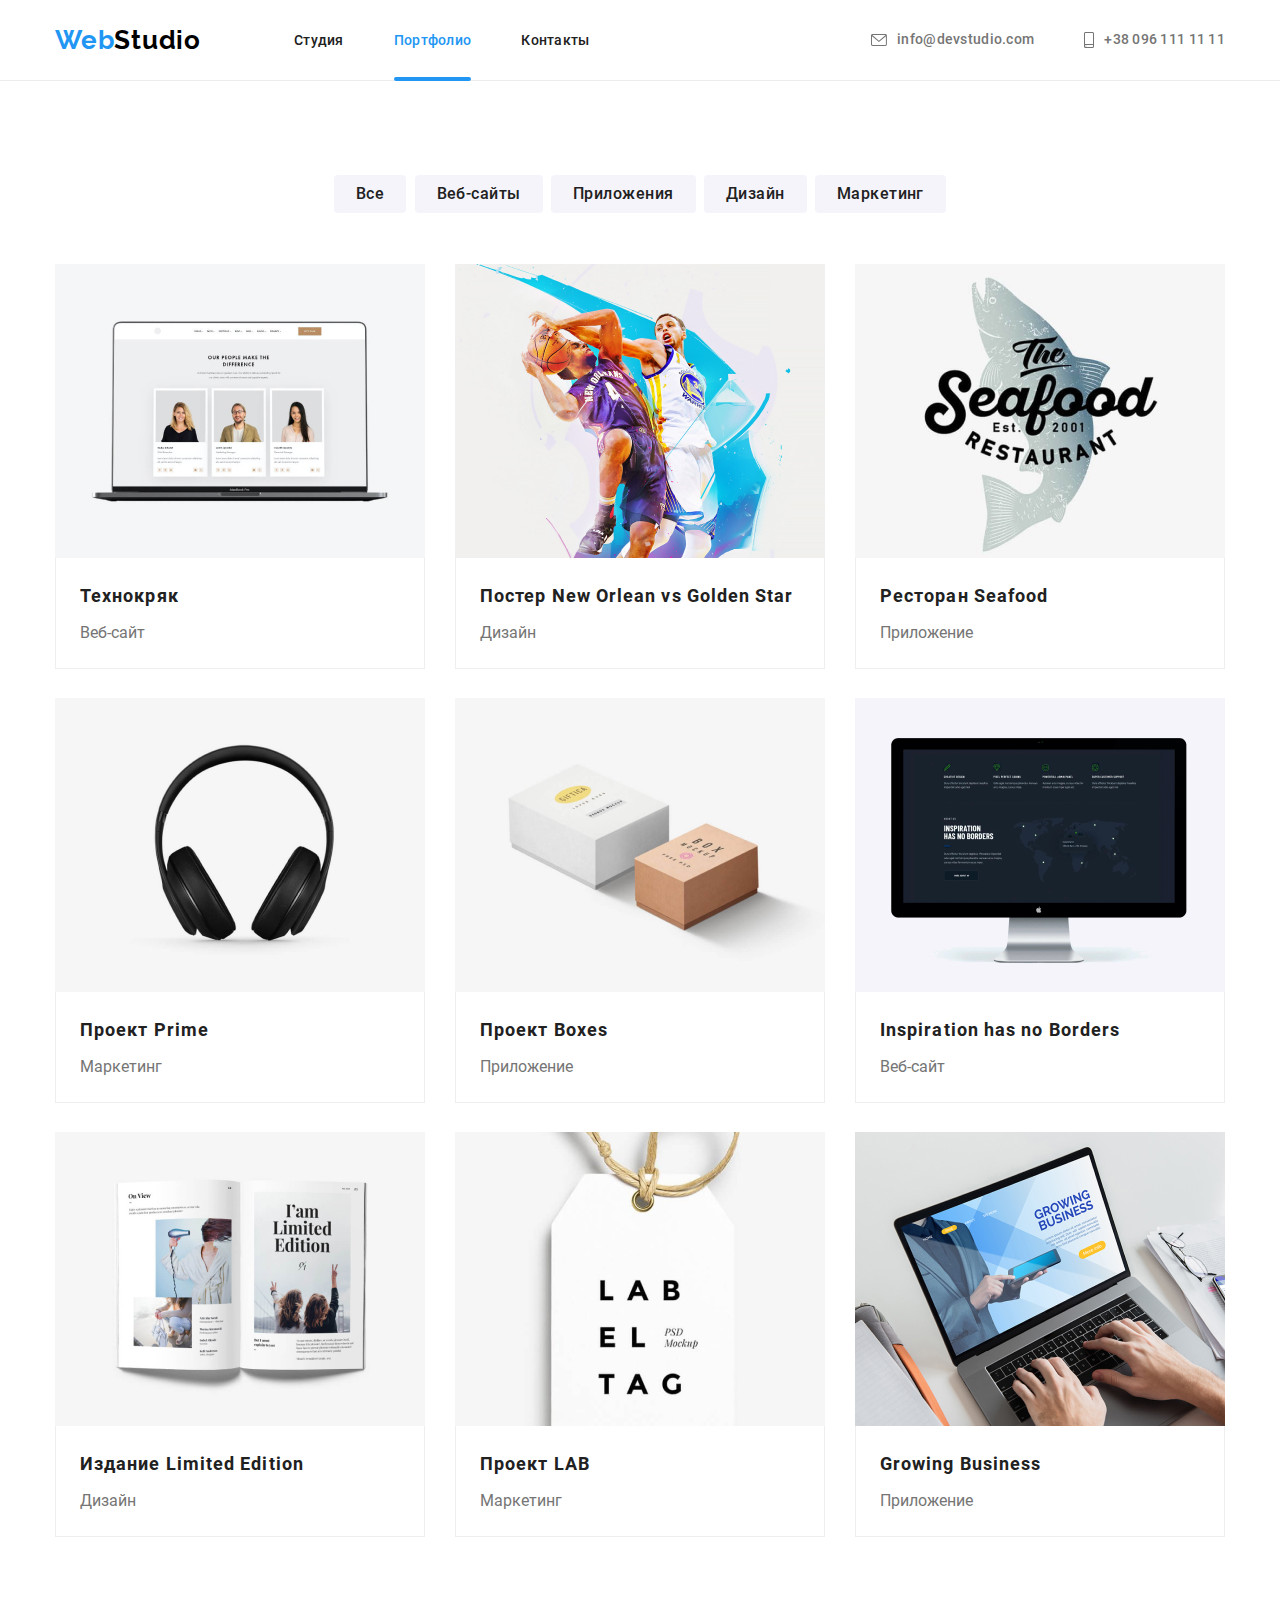
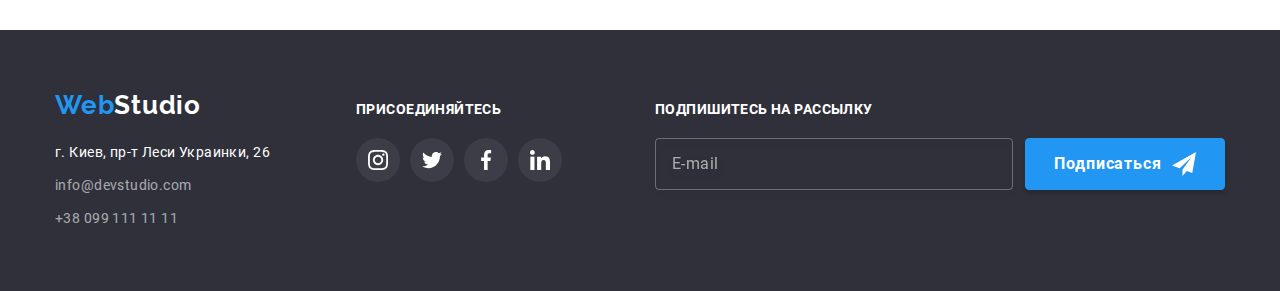
==== portfolio.html @ 97d28ecd "add hw-07" ====
<!DOCTYPE html>
<html lang="ru">

<head>
    <meta charset="UTF-8">
    <meta name="viewport" content="width=device-width, initial-scale=1.0">
    <title>Портфолио</title>
    <link rel="stylesheet"
        href="https://cdnjs.cloudflare.com/ajax/libs/modern-normalize/1.0.0/modern-normalize.min.css">
    <link rel="stylesheet" href="./css/fonts.css">
    <link rel="stylesheet" href="./css/portfolio.css">
</head>
<body>
    <header class="header">
        <div class="container">
            <!-- Navigation -->
            <nav class="nav">
                <a class="logo__link" href="./index.html">
                    Web<span class="black">Studio</span>
                </a>

                <ul class="nav__list">
                    <li class="nav__item">
                        <a class="nav__link" href="./index.html">Студия</a>
                    </li>
                    <li class="nav__item">
                        <a class="nav__link active" href="./portfolio.html">Портфолио</a>
                    </li>
                    <li class="nav__item">
                        <a class="nav__link" href="#">Контакты</a>
                    </li>
                </ul>
            </nav>
            <ul class="contacts">
                <li class="contacts__item">
                    <a class="contacts__link" href="mailto:info@devstudio.com">
                        <svg class="contacts__icon" width="16" height="12">
                            <use href="./images/sprite.svg#icon-envelope"></use>
                        </svg>
                        info@devstudio.com
                    </a>
                </li>
                <li class="contacts__item">
                    <a class="contacts__link" href="tel:+380961111111">
                        <svg class="contacts__icon" width="10" height="16">
                            <use href="./images/sprite.svg#icon-smartphone"></use>
                        </svg>
                        +38 096 111 11 11
                    </a>
                </li>
            </ul>
        </div>
    </header>
    <main>
        <!-- Portfolio -->
        <section class="portfolio">
            <div class="container">
                <h1 class="visually-hidden">Портфолио</h1>
                <ul class="filters">
                    <li class="filters__item">
                        <button class="filters__button" type="button">Все</button>
                    </li>
                    <li class="filters__item">
                        <button class="filters__button" type="button">Веб-сайты</button>
                    </li>
                    <li class="filters__item">
                        <button class="filters__button" type="button">Приложения</button>
                    </li>
                    <li class="filters__item">
                        <button class="filters__button" type="button">Дизайн</button>
                    </li>
                    <li class="filters__item">
                        <button class="filters__button" type="button">Маркетинг</button>
                    </li>
                </ul>
    
                <!-- Projects -->
                <ul class="projects">
                    <li class="projects__list">
                        <a class="projects__link" href="#">
                            <div class="thumb">
                                <p class="overlay">Технокряк это современная площадка распространения коронавируса. Компании
                                    используют эту платформу для цифрового
                                    шпионажа и атак на защищённые сервера конкурентов.</p>
                                <img class="projects__img" src="images/portfolio/tehno.jpg" alt="Технокряк" width="380"
                                    height="294">
                            </div>
                            <div class="projects__discription">
                                <h3 class="projects__name">Технокряк</h3>
                                <p class="projects__title">Веб-сайт</p>
                            </div>
                        </a>
                    </li>
                    <li class="projects__list">
                        <a class="projects__link" href="#">
                            <div class="thumb">
                                <p class="overlay">Технокряк это современная площадка распространения коронавируса. Компании
                                    используют эту платформу для цифрового
                                    шпионажа и атак на защищённые сервера конкурентов.</p>
                                <img class="projects__img" src="images/portfolio/poster.jpg"
                                    alt="Постер New Orlean vs Golden Star" width="380" height="294">
                            </div>
                            <div class="projects__discription">
                                <h3 class="projects__name">Постер New Orlean vs Golden Star</h3>
                                <p class="projects__title">Дизайн</p>
                            </div>
                        </a>
                    </li>
                    <li class="projects__list">
                        <a class="projects__link" href="#">
                            <div class="thumb">
                                <p class="overlay">Технокряк это современная площадка распространения коронавируса. Компании
                                    используют эту платформу для цифрового
                                    шпионажа и атак на защищённые сервера конкурентов.</p>
                                <img class="projects__img" src="images/portfolio/seafood.jpg" alt="Ресторан Seafood"
                                    width="380" height="294">
                            </div>
                            <div class="projects__discription">
                                <h3 class="projects__name">Ресторан Seafood</h3>
                                <p class="projects__title">Приложение</p>
                            </div>
                        </a>
                    </li>
                    <li class="projects__list">
                        <a class="projects__link" href="#">
                            <div class="thumb">
                                <p class="overlay">Технокряк это современная площадка распространения коронавируса. Компании
                                    используют эту платформу для цифрового
                                    шпионажа и атак на защищённые сервера конкурентов.</p>
                                <img class="projects__img" src="images/portfolio/prime.jpg" alt="Проект Prime" width="380"
                                    height="294">
                            </div>
                            <div class="projects__discription">
                                <h3 class="projects__name">Проект Prime</h3>
                                <p class="projects__title">Маркетинг</p>
                            </div>
                        </a>
                    </li>
                    <li class="projects__list">
                        <a class="projects__link" href="#">
                            <div class="thumb">
                                <p class="overlay">Технокряк это современная площадка распространения коронавируса. Компании
                                    используют эту платформу для цифрового
                                    шпионажа и атак на защищённые сервера конкурентов.</p>
                                <img class="projects__img" src="images/portfolio/boxes.jpg" alt="Проект Boxes" width="380"
                                    height="294">
                            </div>
                            <div class="projects__discription">
                                <h3 class="projects__name">Проект Boxes</h3>
                                <p class="projects__title">Приложение</p>
                            </div>
                        </a>
                    </li>
                    <li class="projects__list">
                        <a class="projects__link" href="#">
                            <div class="thumb">
                                <p class="overlay">Технокряк это современная площадка распространения коронавируса. Компании
                                    используют эту платформу для цифрового
                                    шпионажа и атак на защищённые сервера конкурентов.</p>
                                <img class="projects__img" src="images/portfolio/inspiration.jpg"
                                    alt="Inspiration has no Borders" width="380" height="294">
                            </div>
                            <div class="projects__discription">
                                <h3 class="projects__name">Inspiration has no Borders</h3>
                                <p class="projects__title">Веб-сайт</p>
                            </div>
                        </a>
                    </li>
                    <li class="projects__list">
                        <a class="projects__link" href="#">
                            <div class="thumb">
                                <p class="overlay">Технокряк это современная площадка распространения коронавируса. Компании
                                    используют эту платформу для цифрового
                                    шпионажа и атак на защищённые сервера конкурентов.</p>
                                <img class="projects__img" src="images/portfolio/limited.jpg" alt="Издание Limited Edition"
                                    width="380" height="294">
                            </div>
                            <div class="projects__discription">
                                <h3 class="projects__name">Издание Limited Edition</h3>
                                <p class="projects__title">Дизайн</p>
                            </div>
                        </a>
                    </li>
                    <li class="projects__list">
                        <a class="projects__link" href="#">
                            <div class="thumb">
                                <p class="overlay">Технокряк это современная площадка распространения коронавируса. Компании
                                    используют эту платформу для цифрового
                                    шпионажа и атак на защищённые сервера конкурентов.</p>
                                <img class="projects__img" src="images/portfolio/lab.jpg" alt="Проект LAB" width="380"
                                    height="294">
                            </div>
                            <div class="projects__discription">
                                <h3 class="projects__name">Проект LAB</h3>
                                <p class="projects__title">Маркетинг</p>
                            </div>
                        </a>
                    </li>
                    <li class="projects__list">
                        <a class="projects__link" href="#">
                            <div class="thumb">
                                <p class="overlay">Технокряк это современная площадка распространения коронавируса. Компании
                                    используют эту платформу для цифрового
                                    шпионажа и атак на защищённые сервера конкурентов.</p>
                                <img class="projects__img" src="images/portfolio/growing.jpg" alt="Growing Business"
                                    width="380" height="294">
                            </div>
                            <div class="projects__discription">
                                <h3 class="projects__name">Growing Business</h3>
                                <p class="projects__title">Приложение</p>
                            </div>
                        </a>
                    </li>
                </ul>
            </div>
        </section>
    </main>
    
    <footer class="footer">
        <div class="container">
            <!-- Contacts-->
            <div class="footer__address">
                <a class="logo__link" href="./index.html">
                    Web<span class="white">Studio</span>
                </a>
                <address class="address">
                    <ul class="address__list">
                        <li class="address__item">
                            <a class="address__map" href="https://goo.gl/maps/bj7WodvELnyaLLuA9" target="_blank">г. Киев,
                                пр-т Леси Украинки, 26</a>
                        </li>
                        <li class="address__item">
                            <a class="address__link" href="mailto:info@devstudio.com">info@devstudio.com</a>
                        </li>
                        <li class="address__item">
                            <a class="address__link" href="tel:+380961111111">+38 099 111 11 11</a>
                        </li>
                    </ul>
                </address>
            </div>
            <div class="footer__social">
                <h2 class="footer__title">присоединяйтесь</h2>
                <ul class="footer-social__list">
                    <li class="footer-social__item">
                        <a class="footer-social__link" href="https://www.instagram.com" target="_blank">
                            <svg class="footer-social__icon" width="20" height="20">
                                <use href="./images/sprite.svg#icon-instagram"></use>
                            </svg>
                        </a>
                    </li>
                    <li class="footer-social__item">
                        <a class="footer-social__link" href="https://twitter.com" target="_blank">
                            <svg class="footer-social__icon" width="20" height="20">
                                <use href="./images/sprite.svg#icon-twitter"></use>
                            </svg>
                        </a>
                    </li>
                    <li class="footer-social__item">
                        <a class="footer-social__link" href="https://www.facebook.com" target="_blank">
                            <svg class="footer-social__icon" width="20" height="20">
                                <use href="./images/sprite.svg#icon-facebook"></use>
                            </svg>
                        </a>
                    </li>
                    <li class="footer-social__item">
                        <a class="footer-social__link" href="https://www.linkedin.com" target="_blank">
                            <svg class="footer-social__icon" width="20" height="20">
                                <use href="./images/sprite.svg#icon-linkedin"></use>
                            </svg>
                        </a>
                    </li>
                </ul>
            </div>
            <!-- Subscriotion -->
            <form class="subs__form">
                <p class="footer__title">Подпишитесь на рассылку</p>
                <div class="subscription">
                    <label for="subs__email"></label>
                    <input class="subs__input" id="subs-email" name="subs-email" type="email" placeholder="E-mail"
                        autocomplete="email">
                    <button class="subs__btn" type="submit">Подписаться
                        <svg class="icon__send" width="24" height="24">
                            <use href="./images/sprite.svg#icon-send"></use>
                        </svg>
                    </button>
                </div>
            </form>
        </div>
    </footer>
</body>
</html>
---- css/fonts.css ----
@font-face {
  font-family: 'Roboto';
  src: url("../font/Roboto-Bold.woff2") format("woff2"), url("../font/Roboto-Bold.woff") format("woff");
  font-weight: 700;
  font-style: normal;
}

@font-face {
  font-family: 'Roboto';
  src: url("../font/Roboto-Regular.woff2") format("woff2"), url("../font/Roboto-Regular.woff") format("woff");
  font-weight: 400;
  font-style: normal;
}

@font-face {
  font-family: 'Roboto';
  src: url("../font/Roboto-Black.woff2") format("woff2"), url("../font/Roboto-Black.woff") format("woff");
  font-weight: 900;
  font-style: normal;
}

@font-face {
  font-family: 'Roboto';
  src: url("../font/Roboto-Medium.woff2") format("woff2"), url("../font/Roboto-Medium.woff") format("woff");
  font-weight: 500;
  font-style: normal;
}

@font-face {
  font-family: 'Raleway';
  src: url("../font/Raleway-Bold.woff2") format("woff2"), url("../font/Raleway-Bold.woff") format("woff");
  font-weight: 700;
  font-style: normal;
}
/*# sourceMappingURL=fonts.css.map */
---- css/portfolio.css ----
:root {
  --primary-text-color: #212121;
  --secondary-text-color: #757575;
  --accent-text-color: #2196f3;
  --white-color: #ffffff;
  --roboto-font: 'Roboto', sans-serif;
  --raleway-font: 'Raleway', sans-serif;
}

.visually-hidden {
  position: absolute;
  width: 1px;
  height: 1px;
  margin: -1px;
  border: 0;
  padding: 0;
  white-space: nowrap;
  -webkit-clip-path: inset(100%);
          clip-path: inset(100%);
  clip: rect(0 0 0 0);
  overflow: hidden;
}

html {
  -webkit-box-sizing: border-box;
          box-sizing: border-box;
}

*,
*::before,
*::after {
  -webkit-box-sizing: inherit;
          box-sizing: inherit;
}

body {
  font-family: var(--roboto-font);
}

h1,
h2,
h3,
p {
  margin: 0;
}

ul {
  list-style: none;
  margin: 0;
  padding: 0;
}

a {
  text-decoration: none;
}

img {
  display: block;
  max-width: 100%;
  height: auto;
}

.container {
  width: 1200px;
  padding: 0 15px;
  margin: 0 auto;
}

.logo__link {
  font-family: var(--raleway-font);
  color: var(--accent-text-color);
  font-weight: 700;
  font-size: 26px;
  font-style: normal;
  line-height: 1.19;
  letter-spacing: 0.03em;
}

.black {
  color: #000000;
}

.white {
  color: var(--white-color);
}

.hero__btn,
.subs__btn,
.send__btn {
  display: block;
  margin: 0 auto;
  padding: 10px 0;
  min-width: 200px;
  min-height: 50px;
  border-radius: 4px;
  border: 1px solid var(--accent-text-color);
  color: var(--white-color);
  background-color: var(--accent-text-color);
  font-size: 16px;
  font-weight: 700;
  font-style: normal;
  letter-spacing: 0.06em;
  line-height: 1.87;
  -webkit-box-align: center;
      -ms-flex-align: center;
          align-items: center;
  cursor: pointer;
  -webkit-box-shadow: 0px 4px 4px rgba(0, 0, 0, 0.15);
          box-shadow: 0px 4px 4px rgba(0, 0, 0, 0.15);
}

.modal__btn {
  display: -webkit-box;
  display: -ms-flexbox;
  display: flex;
  -webkit-box-pack: center;
      -ms-flex-pack: center;
          justify-content: center;
  -webkit-box-align: center;
      -ms-flex-align: center;
          align-items: center;
  position: absolute;
  top: 8px;
  right: 8px;
  cursor: pointer;
  width: 30px;
  height: 30px;
  border: 1px solid rgba(0, 0, 0, 0.1);
  border-radius: 50%;
  background: var(--white-color);
  fill: 212121;
  -webkit-transition: fill 250ms cubic-bezier(0.4, 0, 0.2, 1);
  transition: fill 250ms cubic-bezier(0.4, 0, 0.2, 1);
}

.modal__btn:hover, .modal__btn:focus {
  fill: var(--accent-text-color);
}

.header {
  border-bottom: 1px solid #ececec;
}

.header .container {
  display: -webkit-box;
  display: -ms-flexbox;
  display: flex;
  -webkit-box-align: center;
      -ms-flex-align: center;
          align-items: center;
}

.nav {
  display: -webkit-box;
  display: -ms-flexbox;
  display: flex;
  -webkit-box-align: center;
      -ms-flex-align: center;
          align-items: center;
}

.nav__list {
  display: -webkit-box;
  display: -ms-flexbox;
  display: flex;
  -webkit-box-align: center;
      -ms-flex-align: center;
          align-items: center;
  margin-left: 93px;
}

.nav__item:not(:last-child),
.contacts__item:not(:last-child) {
  margin-right: 50px;
}

.contacts {
  display: -webkit-box;
  display: -ms-flexbox;
  display: flex;
  -webkit-box-align: center;
      -ms-flex-align: center;
          align-items: center;
  margin-left: auto;
}

.nav__link {
  color: var(--primary-text-color);
}

.active {
  color: var(--accent-text-color);
}

.active::after {
  content: '';
  position: absolute;
  left: 0;
  bottom: 0;
  display: block;
  width: 100%;
  height: 4px;
  background-color: var(--accent-text-color);
  border-radius: 2px;
  -webkit-transform: translateY(25%);
          transform: translateY(25%);
}

.contacts__link {
  display: -webkit-box;
  display: -ms-flexbox;
  display: flex;
  -webkit-box-align: center;
      -ms-flex-align: center;
          align-items: center;
  color: var(--secondary-text-color);
}

.contacts__link,
.nav__link {
  position: relative;
  padding-top: 32px;
  padding-bottom: 32px;
  font-size: 14px;
  font-weight: 500;
  font-style: normal;
  line-height: 1.14;
  letter-spacing: 0.02em;
  -webkit-transition: color 250ms cubic-bezier(0.4, 0, 0.2, 1);
  transition: color 250ms cubic-bezier(0.4, 0, 0.2, 1);
}

.contacts__link:hover, .contacts__link:focus,
.nav__link:hover,
.nav__link:focus {
  color: var(--accent-text-color);
}

.contacts__icon {
  fill: currentColor;
  margin-right: 10px;
  vertical-align: middle;
}

.footer {
  padding-top: 60px;
  padding-bottom: 60px;
  background-color: #2f303a;
}

.footer .container {
  display: -webkit-box;
  display: -ms-flexbox;
  display: flex;
  justify-self: start;
  -webkit-box-align: baseline;
      -ms-flex-align: baseline;
          align-items: baseline;
}

.footer__address {
  width: 231px;
}

.footer__social {
  margin-left: 70px;
}

.footer-social__item {
  width: 44px;
  height: 44px;
}

.footer-social__list {
  display: -webkit-box;
  display: -ms-flexbox;
  display: flex;
  -webkit-box-pack: justify;
      -ms-flex-pack: justify;
          justify-content: space-between;
  width: 206px;
}

.footer-social__link {
  display: -webkit-box;
  display: -ms-flexbox;
  display: flex;
  -webkit-box-pack: center;
      -ms-flex-pack: center;
          justify-content: center;
  -webkit-box-align: center;
      -ms-flex-align: center;
          align-items: center;
  width: 44px;
  height: 44px;
  border-radius: 50%;
  color: var(--white-color);
  background-color: #ffffff10;
  -webkit-transition: background-color 250ms cubic-bezier(0.4, 0, 0.2, 1);
  transition: background-color 250ms cubic-bezier(0.4, 0, 0.2, 1);
}

.footer-social__link:hover, .footer-social__link:focus {
  background-color: var(--accent-text-color);
  color: var(--white-color);
}

.footer-social__icon {
  fill: currentColor;
}

.footer__title {
  display: inline-block;
  margin-bottom: 20px;
  font-family: var(--roboto-font);
  color: var(--white-color);
  font-style: normal;
  font-weight: 700;
  font-size: 14px;
  line-height: 1.14;
  letter-spacing: 0.03em;
  text-transform: uppercase;
}

.address {
  margin-top: 20px;
}

.address__map {
  color: var(--white-color);
  font-size: 14px;
  font-weight: 400;
  font-style: normal;
  line-height: 1.71;
  letter-spacing: 0.03em;
}

.address__item:not(:last-child) {
  margin-bottom: 9px;
}

.address__link {
  color: rgba(255, 255, 255, 0.6);
  font-size: 14px;
  font-weight: 400;
  font-style: normal;
  line-height: 1.71;
  letter-spacing: 0.03em;
}

.subs__form {
  display: block;
  margin-left: 93px;
  width: 570px;
}

.subs__btn {
  display: -webkit-box;
  display: -ms-flexbox;
  display: flex;
  -webkit-box-pack: center;
      -ms-flex-pack: center;
          justify-content: center;
  -webkit-box-align: center;
      -ms-flex-align: center;
          align-items: center;
  margin-left: 12px;
}

.icon__send {
  margin-left: 10px;
  fill: currentColor;
}

.subscription {
  display: -webkit-box;
  display: -ms-flexbox;
  display: flex;
}

.subs__input {
  padding: 15px 16px;
  min-width: 358px;
  min-height: 50px;
  border: 1px solid rgba(255, 255, 255, 0.3);
  -webkit-filter: drop-shadow(0px 4px 4px rgba(0, 0, 0, 0.15));
          filter: drop-shadow(0px 4px 4px rgba(0, 0, 0, 0.15));
  border-radius: 4px;
  background-color: transparent;
  color: #ffffff;
  -webkit-transition: outline 250ms cubic-bezier(0.4, 0, 0.2, 1);
  transition: outline 250ms cubic-bezier(0.4, 0, 0.2, 1);
}

.subs__input:focus {
  outline: 1px solid var(--accent-text-color);
}

.subs__input::-webkit-input-placeholder {
  font-size: 16px;
  line-height: 1.25;
  letter-spacing: 0.03em;
  color: rgba(255, 255, 255, 0.6);
}

.subs__input:-ms-input-placeholder {
  font-size: 16px;
  line-height: 1.25;
  letter-spacing: 0.03em;
  color: rgba(255, 255, 255, 0.6);
}

.subs__input::-ms-input-placeholder {
  font-size: 16px;
  line-height: 1.25;
  letter-spacing: 0.03em;
  color: rgba(255, 255, 255, 0.6);
}

.subs__input::placeholder {
  font-size: 16px;
  line-height: 1.25;
  letter-spacing: 0.03em;
  color: rgba(255, 255, 255, 0.6);
}

.filters {
  display: -webkit-box;
  display: -ms-flexbox;
  display: flex;
  width: 620px;
  min-height: 39px;
  margin: auto;
  margin-bottom: 50px;
  -webkit-box-pack: justify;
      -ms-flex-pack: justify;
          justify-content: space-between;
}

.filters__item {
  display: block;
  margin: 0 auto;
}

.filters__button {
  padding: 6px 22px;
  font-family: var(--roboto-font);
  background-color: #f5f4fa;
  color: var(--primary-text-color);
  font-size: 16px;
  font-weight: 500;
  text-align: center;
  line-height: 1.62;
  letter-spacing: 0.03em;
  border-radius: 4px;
  cursor: pointer;
  border: none;
  -webkit-transition: background-color 250ms cubic-bezier(0.4, 0, 0.2, 1), color 250ms cubic-bezier(0.4, 0, 0.2, 1), -webkit-box-shadow 250ms cubic-bezier(0.4, 0, 0.2, 1);
  transition: background-color 250ms cubic-bezier(0.4, 0, 0.2, 1), color 250ms cubic-bezier(0.4, 0, 0.2, 1), -webkit-box-shadow 250ms cubic-bezier(0.4, 0, 0.2, 1);
  transition: background-color 250ms cubic-bezier(0.4, 0, 0.2, 1), color 250ms cubic-bezier(0.4, 0, 0.2, 1), box-shadow 250ms cubic-bezier(0.4, 0, 0.2, 1);
  transition: background-color 250ms cubic-bezier(0.4, 0, 0.2, 1), color 250ms cubic-bezier(0.4, 0, 0.2, 1), box-shadow 250ms cubic-bezier(0.4, 0, 0.2, 1), -webkit-box-shadow 250ms cubic-bezier(0.4, 0, 0.2, 1);
}

.filters__button:hover, .filters__button:focus {
  background-color: var(--accent-text-color);
  color: var(--white-color);
  -webkit-box-shadow: 0px 3px 1px rgba(0, 0, 0, 0.1), 0px 1px 2px rgba(0, 0, 0, 0.08), 0px 2px 2px rgba(0, 0, 0, 0.12);
          box-shadow: 0px 3px 1px rgba(0, 0, 0, 0.1), 0px 1px 2px rgba(0, 0, 0, 0.08), 0px 2px 2px rgba(0, 0, 0, 0.12);
}

.portfolio .container {
  padding-bottom: 94px;
  padding-top: 94px;
}

.projects {
  display: -webkit-box;
  display: -ms-flexbox;
  display: flex;
  -webkit-box-pack: justify;
      -ms-flex-pack: justify;
          justify-content: space-between;
  -ms-flex-wrap: wrap;
      flex-wrap: wrap;
}

.projects__list {
  width: 370px;
  height: 404px;
  margin-bottom: 30px;
}

.projects__list:nth-last-child(-n + 3) {
  margin-bottom: 0;
}

.projects__link {
  display: block;
  -webkit-transition: -webkit-box-shadow 250ms cubic-bezier(0.4, 0, 0.2, 1);
  transition: -webkit-box-shadow 250ms cubic-bezier(0.4, 0, 0.2, 1);
  transition: box-shadow 250ms cubic-bezier(0.4, 0, 0.2, 1);
  transition: box-shadow 250ms cubic-bezier(0.4, 0, 0.2, 1), -webkit-box-shadow 250ms cubic-bezier(0.4, 0, 0.2, 1);
}

.projects__link:hover, .projects__link:focus {
  -webkit-box-shadow: 0px 1px 1px rgba(0, 0, 0, 0.12), 0px 4px 4px rgba(0, 0, 0, 0.06), 1px 4px 6px rgba(0, 0, 0, 0.16);
          box-shadow: 0px 1px 1px rgba(0, 0, 0, 0.12), 0px 4px 4px rgba(0, 0, 0, 0.06), 1px 4px 6px rgba(0, 0, 0, 0.16);
}

.projects__discription {
  padding: 20px 24px;
  border-right: 1px solid #eeeeee;
  border-bottom: 1px solid #eeeeee;
  border-left: 1px solid #eeeeee;
}

.projects__name {
  color: var(--primary-text-color);
  height: 35px;
  font-size: 18px;
  font-weight: 700;
  font-style: normal;
  line-height: 2;
  letter-spacing: 0.06em;
  margin-bottom: 5px;
}

.projects__title {
  color: var(--secondary-text-color);
  height: 30px;
  font-size: 16px;
  font-weight: 400;
  font-style: normal;
  line-height: 1.87;
  letter-spacing: 0.03;
}

.thumb {
  position: relative;
  overflow: hidden;
}

.overlay {
  position: absolute;
  left: 0;
  bottom: 0;
  padding: 63px 24px;
  width: 100%;
  height: 100%;
  background-color: rgba(33, 150, 243, 0.9);
  color: var(--white-color);
  font-size: 18px;
  line-height: 1.56;
  letter-spacing: 0.03em;
  -webkit-transform: translateY(100%);
          transform: translateY(100%);
  -webkit-transition: all 250ms cubic-bezier(0.4, 0, 0.2, 1);
  transition: all 250ms cubic-bezier(0.4, 0, 0.2, 1);
}

.projects__link:hover .overlay,
.projects__link:focus .overlay {
  -webkit-transform: translateY(0);
          transform: translateY(0);
}
/*# sourceMappingURL=portfolio.css.map */
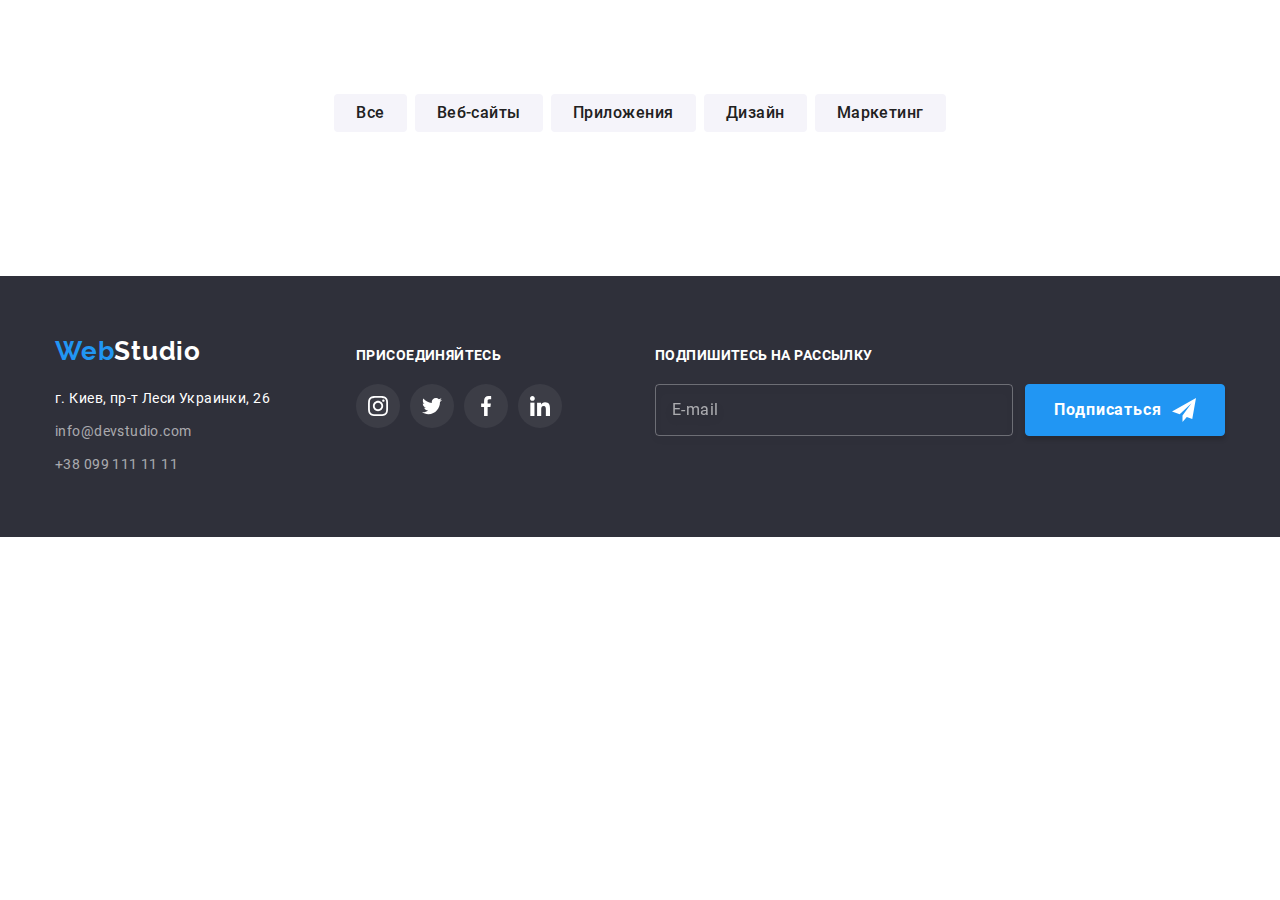
==== commit 80d8f56d: "hw-08: add adaptive portfolio-filters" ====
--- a/portfolio.html
+++ b/portfolio.html
@@ -11,10 +11,10 @@
     <link rel="stylesheet" href="./css/portfolio.css">
 </head>
 <body>
-    <header class="header">
+    <!--<header class="header">
         <div class="container">
             <!-- Navigation -->
-            <nav class="nav">
+            <!--<nav class="nav">
                 <a class="logo__link" href="./index.html">
                     Web<span class="black">Studio</span>
                 </a>
@@ -50,7 +50,7 @@
                 </li>
             </ul>
         </div>
-    </header>
+    </header>-->
     <main>
         <!-- Portfolio -->
         <section class="portfolio">
@@ -75,7 +75,7 @@
                 </ul>
     
                 <!-- Projects -->
-                <ul class="projects">
+                <!--<ul class="projects">
                     <li class="projects__list">
                         <a class="projects__link" href="#">
                             <div class="thumb">
@@ -213,7 +213,7 @@
                     </li>
                 </ul>
             </div>
-        </section>
+        </section>-->
     </main>
     
     <footer class="footer">
--- a/css/portfolio.css
+++ b/css/portfolio.css
@@ -61,9 +61,27 @@
 }
 
 .container {
-  width: 1200px;
+  width: 100%;
   padding: 0 15px;
   margin: 0 auto;
+}
+
+@media screen and (min-width: 480px) {
+  .container {
+    max-width: 480px;
+  }
+}
+
+@media screen and (min-width: 768px) {
+  .container {
+    max-width: 768px;
+  }
+}
+
+@media screen and (min-width: 1200px) {
+  .container {
+    max-width: 1200px;
+  }
 }
 
 .logo__link {
@@ -246,29 +264,37 @@
   padding-top: 60px;
   padding-bottom: 60px;
   background-color: #2f303a;
-}
-
-.footer .container {
-  display: -webkit-box;
-  display: -ms-flexbox;
-  display: flex;
-  justify-self: start;
-  -webkit-box-align: baseline;
-      -ms-flex-align: baseline;
-          align-items: baseline;
+  text-align: center;
+}
+
+.address {
+  margin-top: 20px;
 }
 
 .footer__address {
-  width: 231px;
-}
-
-.footer__social {
-  margin-left: 70px;
-}
-
-.footer-social__item {
-  width: 44px;
-  height: 44px;
+  margin-bottom: 60px;
+}
+
+.address__item:not(:last-child) {
+  margin-bottom: 9px;
+}
+
+.address__map {
+  color: var(--white-color);
+  font-size: 14px;
+  font-weight: 400;
+  font-style: normal;
+  line-height: 1.71;
+  letter-spacing: 0.03em;
+}
+
+.address__link {
+  color: rgba(255, 255, 255, 0.6);
+  font-size: 14px;
+  font-weight: 400;
+  font-style: normal;
+  line-height: 1.71;
+  letter-spacing: 0.03em;
 }
 
 .footer-social__list {
@@ -278,35 +304,6 @@
   -webkit-box-pack: justify;
       -ms-flex-pack: justify;
           justify-content: space-between;
-  width: 206px;
-}
-
-.footer-social__link {
-  display: -webkit-box;
-  display: -ms-flexbox;
-  display: flex;
-  -webkit-box-pack: center;
-      -ms-flex-pack: center;
-          justify-content: center;
-  -webkit-box-align: center;
-      -ms-flex-align: center;
-          align-items: center;
-  width: 44px;
-  height: 44px;
-  border-radius: 50%;
-  color: var(--white-color);
-  background-color: #ffffff10;
-  -webkit-transition: background-color 250ms cubic-bezier(0.4, 0, 0.2, 1);
-  transition: background-color 250ms cubic-bezier(0.4, 0, 0.2, 1);
-}
-
-.footer-social__link:hover, .footer-social__link:focus {
-  background-color: var(--accent-text-color);
-  color: var(--white-color);
-}
-
-.footer-social__icon {
-  fill: currentColor;
 }
 
 .footer__title {
@@ -322,39 +319,12 @@
   text-transform: uppercase;
 }
 
-.address {
-  margin-top: 20px;
-}
-
-.address__map {
-  color: var(--white-color);
-  font-size: 14px;
-  font-weight: 400;
-  font-style: normal;
-  line-height: 1.71;
-  letter-spacing: 0.03em;
-}
-
-.address__item:not(:last-child) {
-  margin-bottom: 9px;
-}
-
-.address__link {
-  color: rgba(255, 255, 255, 0.6);
-  font-size: 14px;
-  font-weight: 400;
-  font-style: normal;
-  line-height: 1.71;
-  letter-spacing: 0.03em;
-}
-
-.subs__form {
-  display: block;
-  margin-left: 93px;
-  width: 570px;
-}
-
-.subs__btn {
+.footer__social {
+  width: 206px;
+  margin: 0 auto;
+}
+
+.footer-social__link {
   display: -webkit-box;
   display: -ms-flexbox;
   display: flex;
@@ -364,23 +334,28 @@
   -webkit-box-align: center;
       -ms-flex-align: center;
           align-items: center;
-  margin-left: 12px;
-}
-
-.icon__send {
-  margin-left: 10px;
+  width: 44px;
+  height: 44px;
+  border-radius: 50%;
+  color: var(--white-color);
+  background-color: #ffffff10;
+  -webkit-transition: background-color 250ms cubic-bezier(0.4, 0, 0.2, 1);
+  transition: background-color 250ms cubic-bezier(0.4, 0, 0.2, 1);
+}
+
+.footer-social__link:hover, .footer-social__link:focus {
+  background-color: var(--accent-text-color);
+  color: var(--white-color);
+}
+
+.footer-social__icon {
   fill: currentColor;
 }
 
-.subscription {
-  display: -webkit-box;
-  display: -ms-flexbox;
-  display: flex;
-}
-
 .subs__input {
+  margin-bottom: 20px;
   padding: 15px 16px;
-  min-width: 358px;
+  min-width: 450px;
   min-height: 50px;
   border: 1px solid rgba(255, 255, 255, 0.3);
   -webkit-filter: drop-shadow(0px 4px 4px rgba(0, 0, 0, 0.15));
@@ -424,22 +399,108 @@
   color: rgba(255, 255, 255, 0.6);
 }
 
+.footer-social__item {
+  width: 44px;
+  height: 44px;
+}
+
+.subs__form {
+  display: block;
+  width: 450px;
+  margin-top: 60px;
+}
+
+.subs__btn {
+  display: -webkit-box;
+  display: -ms-flexbox;
+  display: flex;
+  -webkit-box-pack: center;
+      -ms-flex-pack: center;
+          justify-content: center;
+  -webkit-box-align: center;
+      -ms-flex-align: center;
+          align-items: center;
+}
+
+.icon__send {
+  margin-left: 10px;
+  fill: currentColor;
+}
+
+@media screen and (max-width: 767px) {
+  .footer__social {
+    margin-top: 60px;
+  }
+}
+
+@media screen and (min-width: 768px) and (max-width: 1199px) {
+  .footer .container {
+    display: -webkit-box;
+    display: -ms-flexbox;
+    display: flex;
+    -ms-flex-wrap: wrap;
+        flex-wrap: wrap;
+    -webkit-box-pack: center;
+        -ms-flex-pack: center;
+            justify-content: center;
+  }
+  .footer__address {
+    margin-right: 165px;
+    margin-bottom: 0;
+  }
+  .footer__social {
+    margin: 0;
+  }
+}
+
+@media screen and (min-width: 1200px) {
+  .footer {
+    text-align: start;
+  }
+  .footer .container {
+    display: -webkit-box;
+    display: -ms-flexbox;
+    display: flex;
+    justify-self: start;
+    -webkit-box-align: baseline;
+        -ms-flex-align: baseline;
+            align-items: baseline;
+  }
+  .footer__address {
+    width: 231px;
+    margin: 0;
+  }
+  .subscription {
+    display: -webkit-box;
+    display: -ms-flexbox;
+    display: flex;
+  }
+  .footer__social {
+    margin: 0 93px 0 70px;
+  }
+  .subs__form {
+    margin: 0;
+    width: 358px;
+  }
+  .subs__input {
+    margin-bottom: 0;
+    margin-right: 12px;
+    min-width: 358px;
+  }
+}
+
 .filters {
   display: -webkit-box;
   display: -ms-flexbox;
   display: flex;
-  width: 620px;
-  min-height: 39px;
-  margin: auto;
-  margin-bottom: 50px;
-  -webkit-box-pack: justify;
-      -ms-flex-pack: justify;
-          justify-content: space-between;
 }
 
 .filters__item {
   display: block;
-  margin: 0 auto;
+}
+
+.filters__item:not(:last-child) {
+  margin-right: 8px;
 }
 
 .filters__button {
@@ -468,6 +529,46 @@
           box-shadow: 0px 3px 1px rgba(0, 0, 0, 0.1), 0px 1px 2px rgba(0, 0, 0, 0.08), 0px 2px 2px rgba(0, 0, 0, 0.12);
 }
 
+@media screen and (min-width: 480px) {
+  .filters {
+    display: -webkit-box;
+    display: -ms-flexbox;
+    display: flex;
+    -ms-flex-wrap: wrap;
+        flex-wrap: wrap;
+    height: 91px;
+    -ms-flex-line-pack: justify;
+        align-content: space-between;
+    margin-bottom: 40px;
+  }
+}
+
+@media screen and (min-width: 768px) {
+  .filters {
+    display: -webkit-box;
+    display: -ms-flexbox;
+    display: flex;
+    -webkit-box-pack: center;
+        -ms-flex-pack: center;
+            justify-content: center;
+    height: 38px;
+    margin-bottom: 30px;
+  }
+}
+
+@media screen and (min-width: 1200px) {
+  .filters {
+    display: -webkit-box;
+    display: -ms-flexbox;
+    display: flex;
+    -webkit-box-pack: center;
+        -ms-flex-pack: center;
+            justify-content: center;
+    height: 38px;
+    margin-bottom: 50px;
+  }
+}
+
 .portfolio .container {
   padding-bottom: 94px;
   padding-top: 94px;
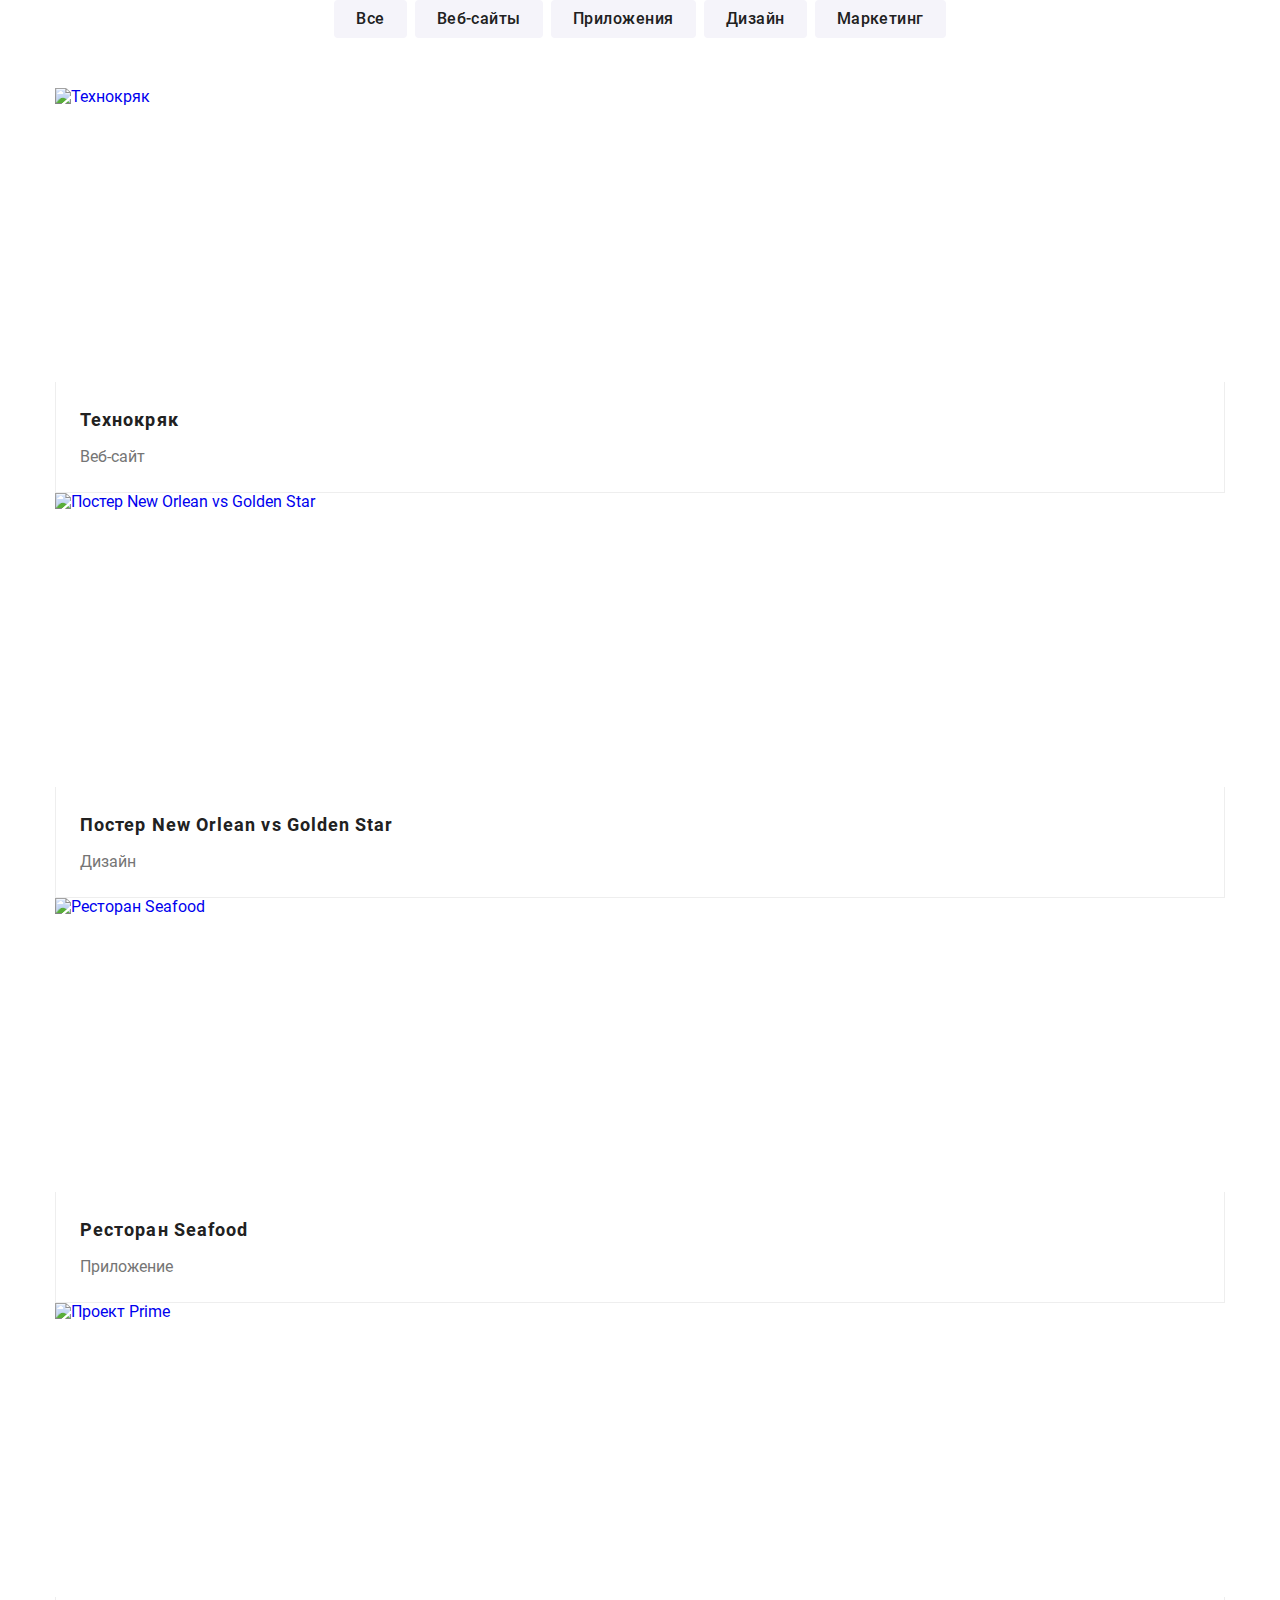
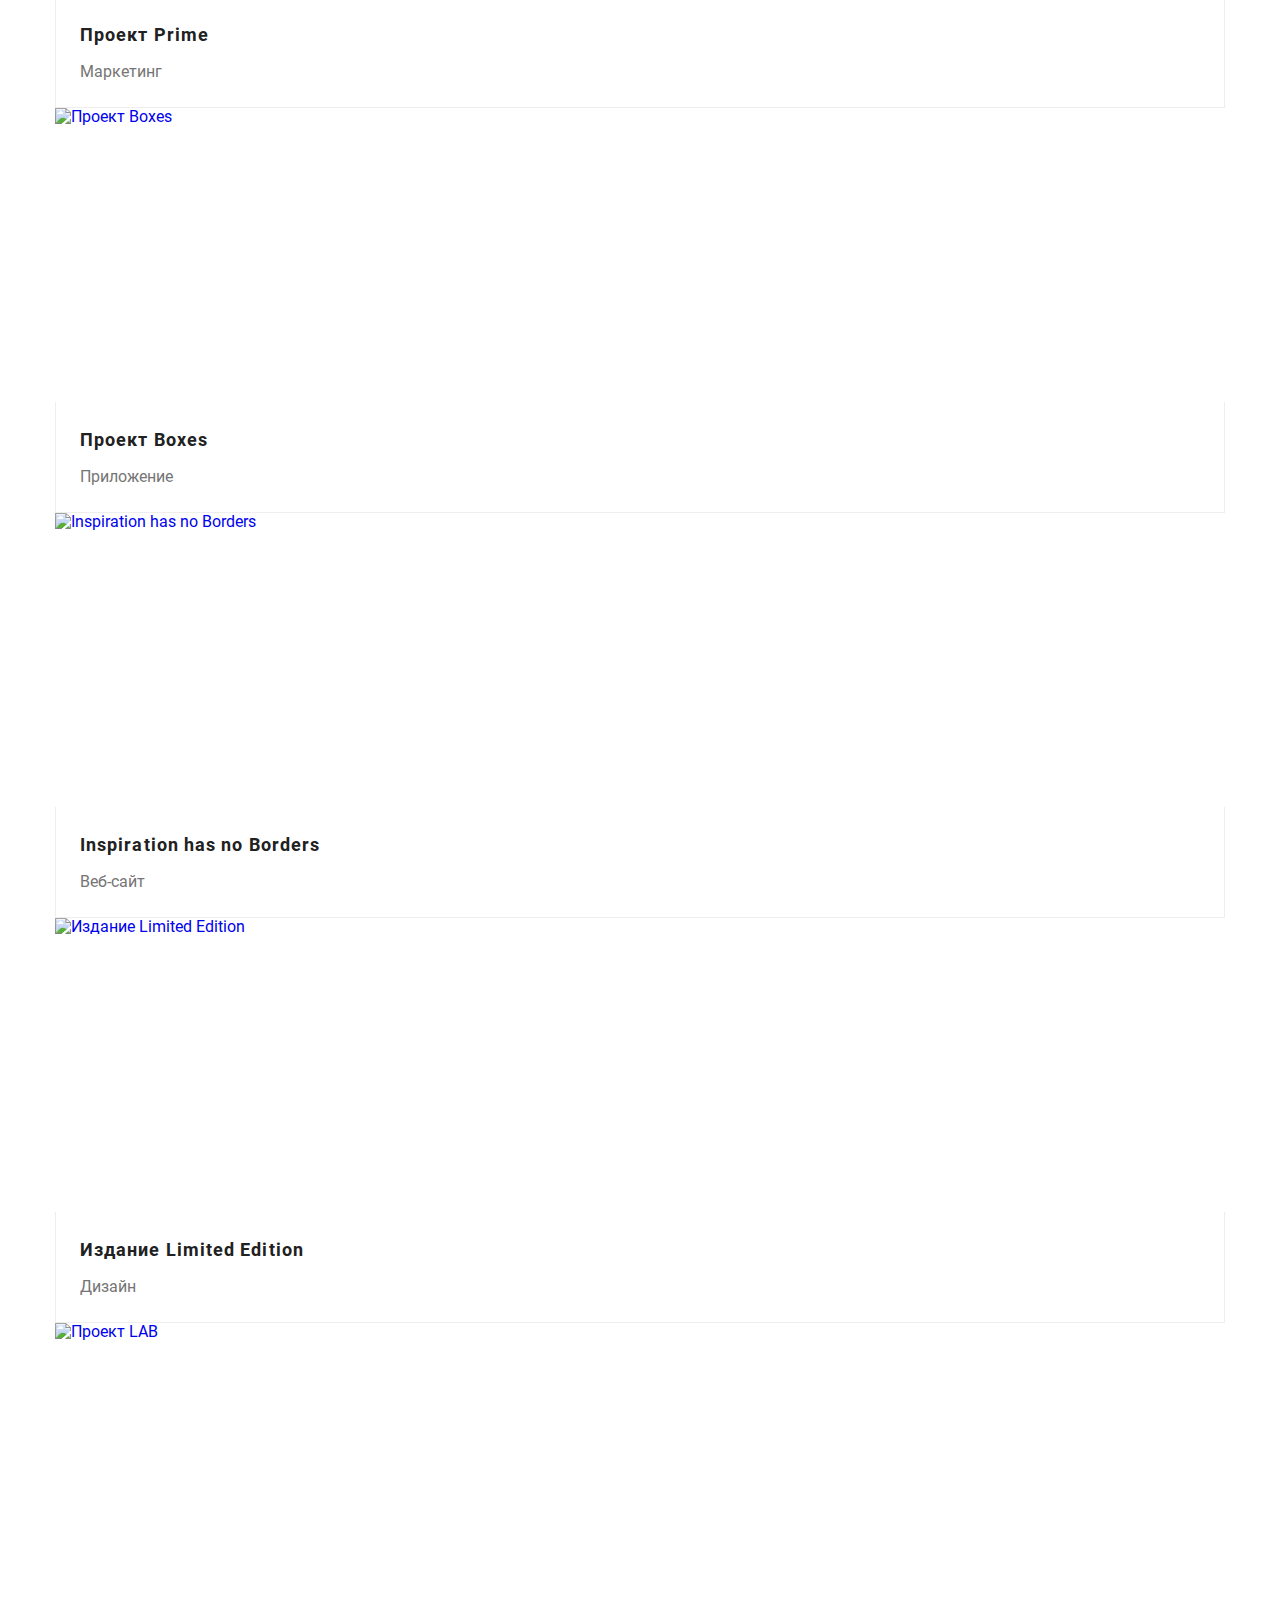
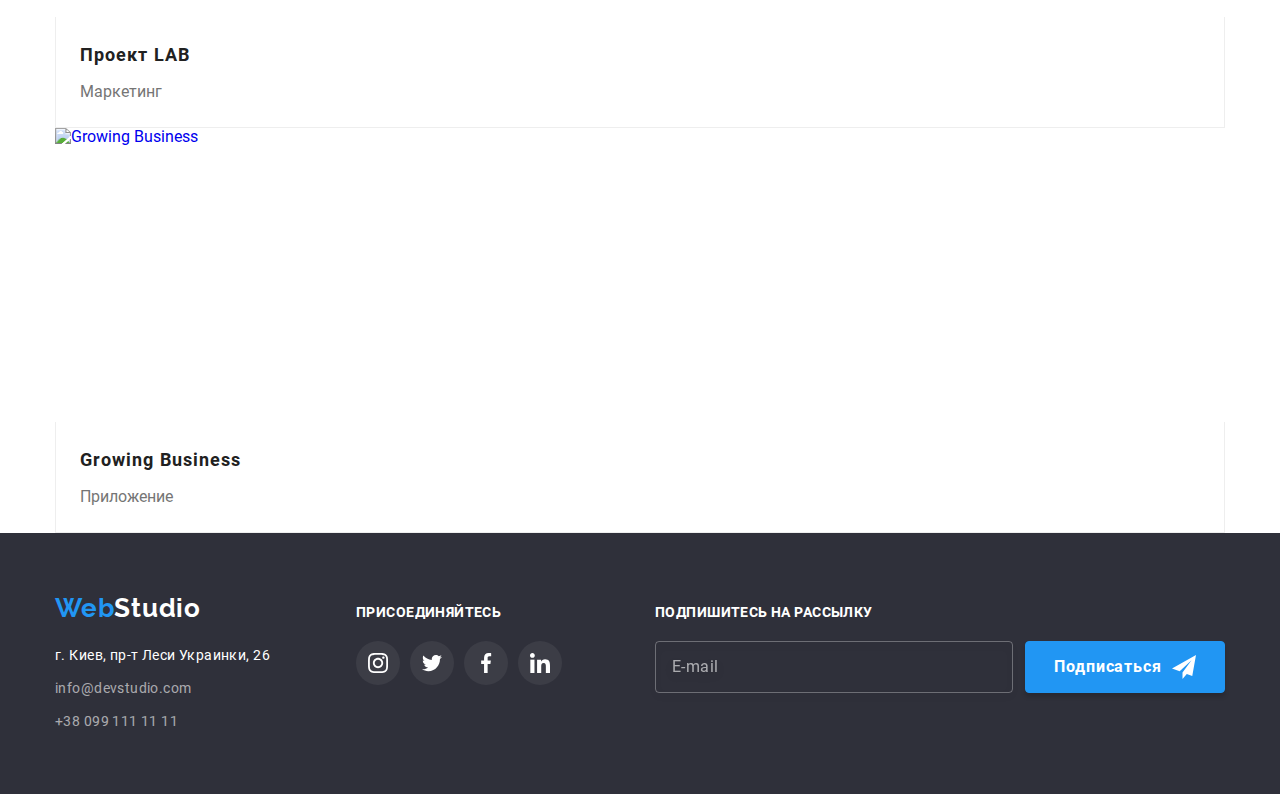
==== commit d0b0f416: "hw-08: add images, team" ====
--- a/portfolio.html
+++ b/portfolio.html
@@ -53,7 +53,7 @@
     </header>-->
     <main>
         <!-- Portfolio -->
-        <section class="portfolio">
+        <section class="portfolio section">
             <div class="container">
                 <h1 class="visually-hidden">Портфолио</h1>
                 <ul class="filters">
@@ -75,7 +75,7 @@
                 </ul>
     
                 <!-- Projects -->
-                <!--<ul class="projects">
+                <ul class="projects">
                     <li class="projects__list">
                         <a class="projects__link" href="#">
                             <div class="thumb">
@@ -213,7 +213,7 @@
                     </li>
                 </ul>
             </div>
-        </section>-->
+        </section>
     </main>
     
     <footer class="footer">
--- a/css/portfolio.css
+++ b/css/portfolio.css
@@ -569,32 +569,6 @@
   }
 }
 
-.portfolio .container {
-  padding-bottom: 94px;
-  padding-top: 94px;
-}
-
-.projects {
-  display: -webkit-box;
-  display: -ms-flexbox;
-  display: flex;
-  -webkit-box-pack: justify;
-      -ms-flex-pack: justify;
-          justify-content: space-between;
-  -ms-flex-wrap: wrap;
-      flex-wrap: wrap;
-}
-
-.projects__list {
-  width: 370px;
-  height: 404px;
-  margin-bottom: 30px;
-}
-
-.projects__list:nth-last-child(-n + 3) {
-  margin-bottom: 0;
-}
-
 .projects__link {
   display: block;
   -webkit-transition: -webkit-box-shadow 250ms cubic-bezier(0.4, 0, 0.2, 1);
@@ -664,4 +638,22 @@
   -webkit-transform: translateY(0);
           transform: translateY(0);
 }
+
+/*
+.projects {
+  display: flex;
+  justify-content: space-between;
+  flex-wrap: wrap;
+}
+
+.projects__list {
+  width: 370px;
+  height: 404px;
+  margin-bottom: 30px;
+
+  &:nth-last-child(-n + 3) {
+    margin-bottom: 0;
+  }
+}
+*/
 /*# sourceMappingURL=portfolio.css.map */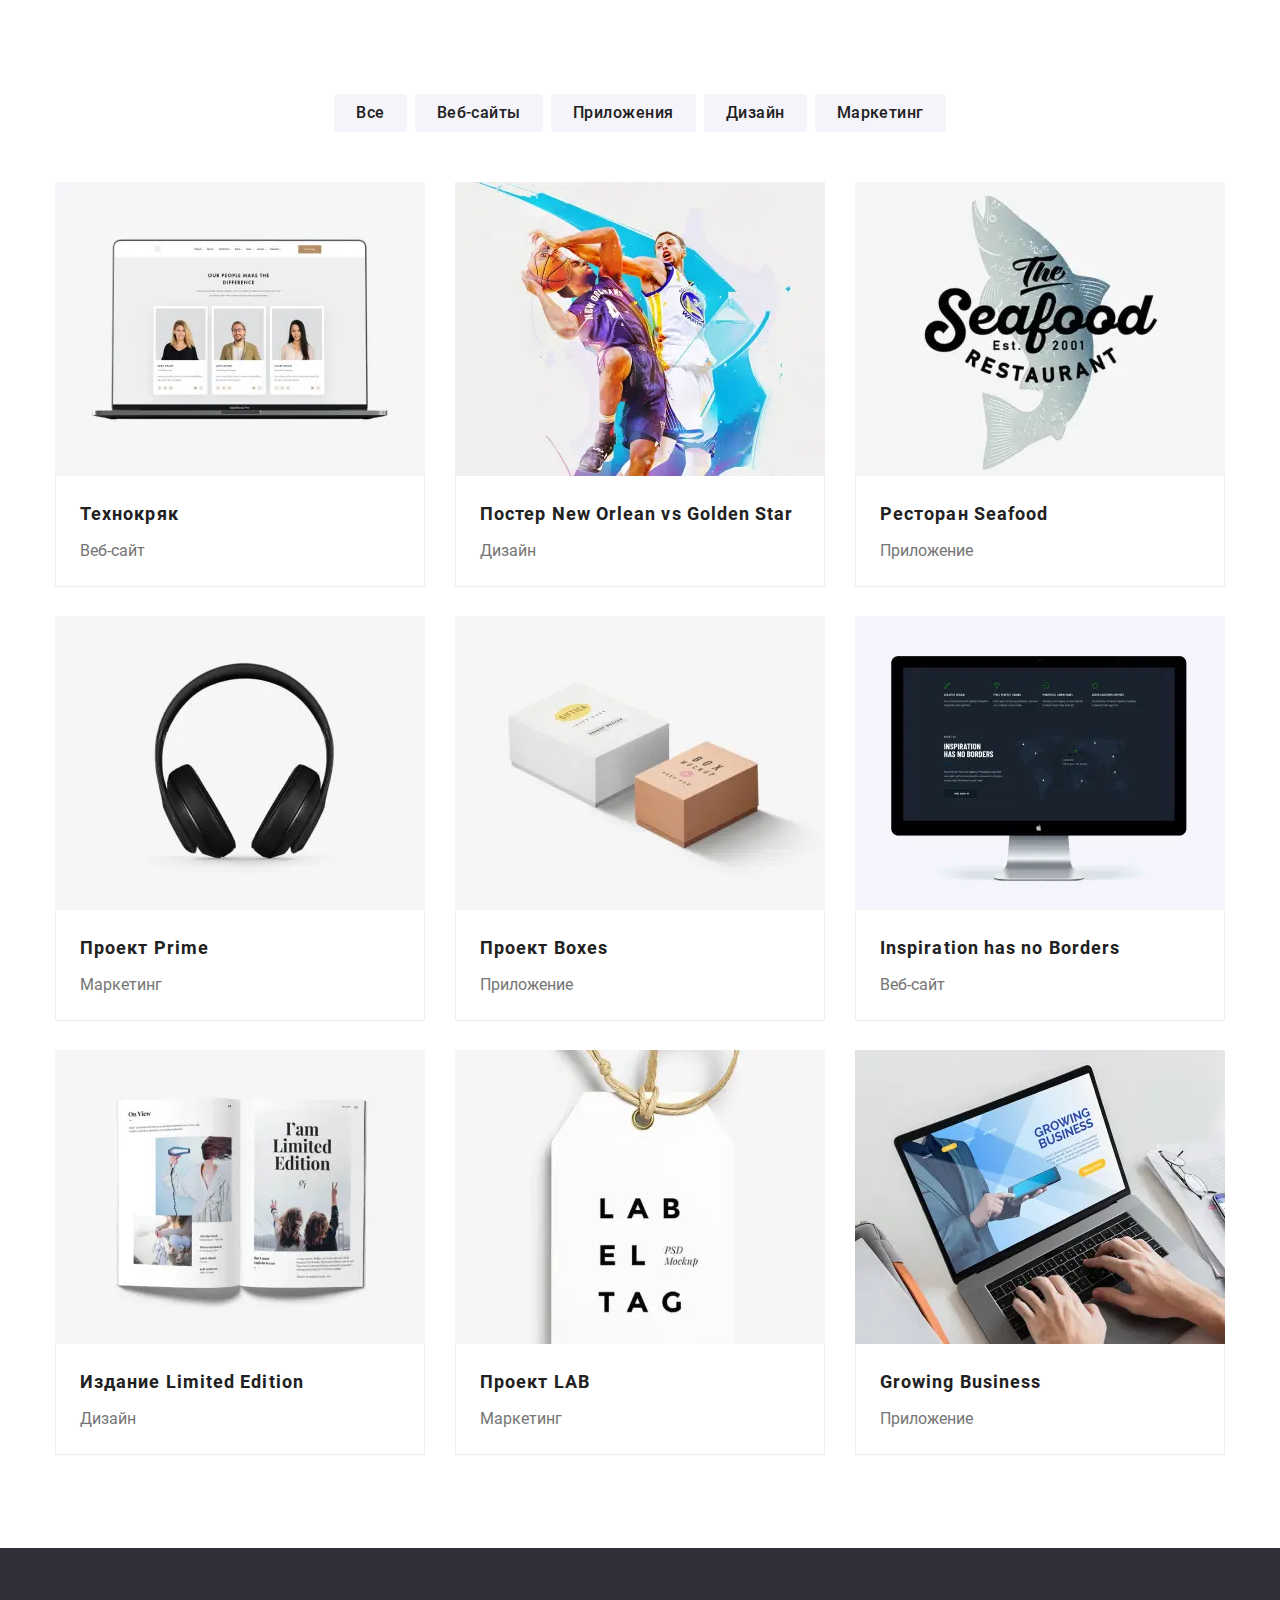
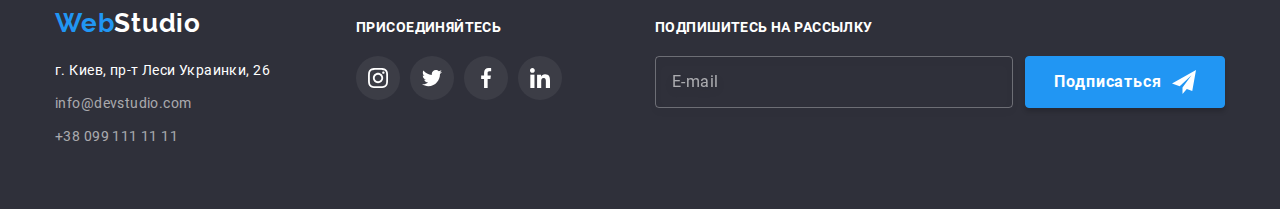
==== commit f9799837: "hw-08: add adaptive portfolio" ====
--- a/portfolio.html
+++ b/portfolio.html
@@ -53,7 +53,7 @@
     </header>-->
     <main>
         <!-- Portfolio -->
-        <section class="portfolio section">
+        <section class="portfolio">
             <div class="container">
                 <h1 class="visually-hidden">Портфолио</h1>
                 <ul class="filters">
@@ -82,8 +82,22 @@
                                 <p class="overlay">Технокряк это современная площадка распространения коронавируса. Компании
                                     используют эту платформу для цифрового
                                     шпионажа и атак на защищённые сервера конкурентов.</p>
-                                <img class="projects__img" src="images/portfolio/tehno.jpg" alt="Технокряк" width="380"
-                                    height="294">
+                                <picture class="projects__picture">
+                                    <source srcset="./images/portfolio/tehno-desktop.webp 1x,
+                                    ./images/portfolio/tehno-desktop@2x.webp 2x" media="(min-width: 1200px)" type="image/webp">
+                                    <source srcset="./images/portfolio/tehno-desktop.jpg 1x,
+                                    ./images/portfolio/tehno-desktop@2x.jpg 2x" media="(min-width: 1200px)">                                   
+                                    <source srcset="./images/portfolio/tehno-tablet.webp 1x,
+                                    ./images/portfolio/tehno-tablet@2x.webp 2x" 
+                                    media="(min-width: 768px)" type="image/webp">
+                                    <source srcset="./images/portfolio/tehno-tablet.jpg 1x,
+                                    ./images/portfolio/tehno-tablet@2x.jpg 2x" media="(min-width: 768px)">
+                                    <source srcset="./images/portfolio/tehno-mobile.webp 1x,
+                                    ./images/portfolio/tehno-mobile@2x.webp 2x" media="(min-width: 480px)" type="image/webp">
+                                    <source srcset="./images/portfolio/tehno-mobile.jpg 1x,
+                                    ./images/portfolio/tehno-mobile@2x.jpg 2x" media="(min-width: 480px)">                                    
+                                    <img class="projects__img" src="images/portfolio/tehno-mobile.jpg" alt="Технокряк">
+                                </picture>                               
                             </div>
                             <div class="projects__discription">
                                 <h3 class="projects__name">Технокряк</h3>
@@ -97,8 +111,24 @@
                                 <p class="overlay">Технокряк это современная площадка распространения коронавируса. Компании
                                     используют эту платформу для цифрового
                                     шпионажа и атак на защищённые сервера конкурентов.</p>
-                                <img class="projects__img" src="images/portfolio/poster.jpg"
-                                    alt="Постер New Orlean vs Golden Star" width="380" height="294">
+                                <picture class="projects__picture">                                    
+                                    <source srcset="./images/portfolio/poster-desktop.webp 1x,
+                                    ./images/portfolio/poster-desktop@2x.webp 2x" media="(min-width: 1200px)"
+                                        type="image/webp">
+                                    <source srcset="./images/portfolio/poster-desktop.jpg 1x,
+                                    ./images/portfolio/poster-desktop@2x.jpg 2x" media="(min-width: 1200px)">
+                                    <source srcset="./images/portfolio/poster-tablet.webp 1x,
+                                    ./images/portfolio/poster-tablet@2x.webp 2x" media="(min-width: 768px)"
+                                        type="image/webp">
+                                    <source srcset="./images/portfolio/poster-tablet.jpg 1x,
+                                    ./images/portfolio/poster-tablet@2x.jpg 2x" media="(min-width: 768px)">
+                                    <source srcset="./images/portfolio/poster-mobile.webp 1x,
+                                    ./images/portfolio/poster-mobile@2x.webp 2x" media="(min-width: 480px)"
+                                        type="image/webp">
+                                    <source srcset="./images/portfolio/poster-mobile.jpg 1x,
+                                    ./images/portfolio/poster-mobile@2x.jpg 2x" media="(min-width: 480px)">
+                                    <img class="projects__img" src="images/portfolio/poster-mobile.jpg" alt="Постер New Orlean vs Golden Star">
+                                </picture>
                             </div>
                             <div class="projects__discription">
                                 <h3 class="projects__name">Постер New Orlean vs Golden Star</h3>
@@ -112,8 +142,24 @@
                                 <p class="overlay">Технокряк это современная площадка распространения коронавируса. Компании
                                     используют эту платформу для цифрового
                                     шпионажа и атак на защищённые сервера конкурентов.</p>
-                                <img class="projects__img" src="images/portfolio/seafood.jpg" alt="Ресторан Seafood"
-                                    width="380" height="294">
+                                <picture class="projects__picture">
+                                    <source srcset="./images/portfolio/seafood-desktop.webp 1x,
+                                    ./images/portfolio/seafood-desktop@2x.webp 2x" media="(min-width: 1200px)"
+                                        type="image/webp">
+                                    <source srcset="./images/portfolio/seafood-desktop.jpg 1x,
+                                    ./images/portfolio/seafood-desktop@2x.jpg 2x" media="(min-width: 1200px)">
+                                    <source srcset="./images/portfolio/seafood-tablet.webp 1x,
+                                    ./images/portfolio/seafood-tablet@2x.webp 2x" media="(min-width: 768px)"
+                                        type="image/webp">
+                                    <source srcset="./images/portfolio/seafood-tablet.jpg 1x,
+                                    ./images/portfolio/seafood-tablet@2x.jpg 2x" media="(min-width: 768px)">                                    
+                                    <source srcset="./images/portfolio/seafood-mobile.webp 1x,
+                                    ./images/portfolio/seafood-mobile@2x.webp 2x" media="(min-width: 480px)"
+                                        type="image/webp">
+                                    <source srcset="./images/portfolio/seafood-mobile.jpg 1x,
+                                    ./images/portfolio/seafood-mobile@2x.jpg 2x" media="(min-width: 480px)">
+                                    <img class="projects__img" src="images/portfolio/seafood-mobile.jpg" alt="Ресторан Seafood">
+                                </picture>
                             </div>
                             <div class="projects__discription">
                                 <h3 class="projects__name">Ресторан Seafood</h3>
@@ -127,8 +173,24 @@
                                 <p class="overlay">Технокряк это современная площадка распространения коронавируса. Компании
                                     используют эту платформу для цифрового
                                     шпионажа и атак на защищённые сервера конкурентов.</p>
-                                <img class="projects__img" src="images/portfolio/prime.jpg" alt="Проект Prime" width="380"
-                                    height="294">
+                                <picture class="projects__picture">
+                                    <source srcset="./images/portfolio/prime-desktop.webp 1x,
+                                    ./images/portfolio/prime-desktop@2x.webp 2x" media="(min-width: 1200px)"
+                                        type="image/webp">
+                                    <source srcset="./images/portfolio/prime-desktop.jpg 1x,
+                                    ./images/portfolio/prime-desktop@2x.jpg 2x" media="(min-width: 1200px)">
+                                    <source srcset="./images/portfolio/prime-tablet.webp 1x,
+                                    ./images/portfolio/prime-tablet@2x.webp 2x" media="(min-width: 768px)"
+                                        type="image/webp">
+                                    <source srcset="./images/portfolio/prime-tablet.jpg 1x,
+                                    ./images/portfolio/prime-tablet@2x.jpg 2x" media="(min-width: 768px)">                                   
+                                    <source srcset="./images/portfolio/prime-mobile.webp 1x,
+                                    ./images/portfolio/prime-mobile@2x.webp 2x" media="(min-width: 480px)"
+                                        type="image/webp">
+                                    <source srcset="./images/portfolio/prime-mobile.jpg 1x,
+                                    ./images/portfolio/prime-mobile@2x.jpg 2x" media="(min-width: 480px)">
+                                    <img class="projects__img" src="images/portfolio/prime-mobile.jpg" alt="Проект Prime">
+                                </picture>
                             </div>
                             <div class="projects__discription">
                                 <h3 class="projects__name">Проект Prime</h3>
@@ -142,8 +204,24 @@
                                 <p class="overlay">Технокряк это современная площадка распространения коронавируса. Компании
                                     используют эту платформу для цифрового
                                     шпионажа и атак на защищённые сервера конкурентов.</p>
-                                <img class="projects__img" src="images/portfolio/boxes.jpg" alt="Проект Boxes" width="380"
-                                    height="294">
+                                <picture class="projects__picture">
+                                    <source srcset="./images/portfolio/box-desktop.webp 1x,
+                                    ./images/portfolio/box-desktop@2x.webp 2x" media="(min-width: 1200px)"
+                                        type="image/webp">
+                                    <source srcset="./images/portfolio/box-desktop.jpg 1x,
+                                    ./images/portfolio/box-desktop@2x.jpg 2x" media="(min-width: 1200px)">
+                                    <source srcset="./images/portfolio/box-tablet.webp 1x,
+                                    ./images/portfolio/box-tablet@2x.webp 2x" media="(min-width: 768px)"
+                                        type="image/webp">
+                                    <source srcset="./images/portfolio/box-tablet.jpg 1x,
+                                    ./images/portfolio/box-tablet@2x.jpg 2x" media="(min-width: 768px)">                                   
+                                    <source srcset="./images/portfolio/box-mobile.webp 1x,
+                                    ./images/portfolio/box-mobile@2x.webp 2x" media="(min-width: 480px)"
+                                        type="image/webp">
+                                    <source srcset="./images/portfolio/box-mobile.jpg 1x,
+                                    ./images/portfolio/box-mobile@2x.jpg 2x" media="(min-width: 480px)">
+                                    <img class="projects__img" src="images/portfolio/box-mobile.jpg" alt="Проект Boxes">
+                                </picture>
                             </div>
                             <div class="projects__discription">
                                 <h3 class="projects__name">Проект Boxes</h3>
@@ -157,8 +235,24 @@
                                 <p class="overlay">Технокряк это современная площадка распространения коронавируса. Компании
                                     используют эту платформу для цифрового
                                     шпионажа и атак на защищённые сервера конкурентов.</p>
-                                <img class="projects__img" src="images/portfolio/inspiration.jpg"
-                                    alt="Inspiration has no Borders" width="380" height="294">
+                                <picture class="projects__picture">
+                                    <source srcset="./images/portfolio/inspiration-desktop.webp 1x,
+                                    ./images/portfolio/inspiration-desktop@2x.webp 2x" media="(min-width: 1200px)"
+                                        type="image/webp">
+                                    <source srcset="./images/portfolio/inspiration-desktop.jpg 1x,
+                                    ./images/portfolio/inspiration-desktop@2x.jpg 2x" media="(min-width: 1200px)">
+                                    <source srcset="./images/portfolio/inspiration-tablet.webp 1x,
+                                    ./images/portfolio/inspiration-tablet@2x.webp 2x" media="(min-width: 768px)"
+                                        type="image/webp">
+                                    <source srcset="./images/portfolio/inspiration-tablet.jpg 1x,
+                                    ./images/portfolio/inspiration-tablet@2x.jpg 2x" media="(min-width: 768px)">                                    
+                                    <source srcset="./images/portfolio/inspiration-mobile.webp 1x,
+                                    ./images/portfolio/inspiration-mobile@2x.webp 2x" media="(min-width: 480px)"
+                                        type="image/webp">
+                                    <source srcset="./images/portfolio/inspiration-mobile.jpg 1x,
+                                    ./images/portfolio/inspiration-mobile@2x.jpg 2x" media="(min-width: 480px)">
+                                    <img class="projects__img" src="images/portfolio/inspiration-mobile.jpg" alt="Inspiration has no Borders">
+                                </picture>
                             </div>
                             <div class="projects__discription">
                                 <h3 class="projects__name">Inspiration has no Borders</h3>
@@ -172,8 +266,24 @@
                                 <p class="overlay">Технокряк это современная площадка распространения коронавируса. Компании
                                     используют эту платформу для цифрового
                                     шпионажа и атак на защищённые сервера конкурентов.</p>
-                                <img class="projects__img" src="images/portfolio/limited.jpg" alt="Издание Limited Edition"
-                                    width="380" height="294">
+                                <picture class="projects__picture">
+                                    <source srcset="./images/portfolio/limited-desktop.webp 1x,
+                                    ./images/portfolio/limited-desktop@2x.webp 2x" media="(min-width: 1200px)"
+                                        type="image/webp">
+                                    <source srcset="./images/portfolio/limited-desktop.jpg 1x,
+                                    ./images/portfolio/limited-desktop@2x.jpg 2x" media="(min-width: 1200px)">                                    
+                                    <source srcset="./images/portfolio/limited-tablet.webp 1x,
+                                    ./images/portfolio/limited-tablet@2x.webp 2x" media="(min-width: 768px)"
+                                        type="image/webp">
+                                    <source srcset="./images/portfolio/limited-tablet.jpg 1x,
+                                    ./images/portfolio/limited-tablet@2x.jpg 2x" media="(min-width: 768px)">
+                                    <source srcset="./images/portfolio/limited-mobile.webp 1x,
+                                    ./images/portfolio/limited-mobile@2x.webp 2x" media="(min-width: 480px)"
+                                        type="image/webp">
+                                    <source srcset="./images/portfolio/limited-mobile.jpg 1x,
+                                    ./images/portfolio/limited-mobile@2x.jpg 2x" media="(min-width: 480px)">
+                                    <img class="projects__img" src="images/portfolio/limited-mobile.jpg" alt="Издание Limited Edition">
+                                </picture>
                             </div>
                             <div class="projects__discription">
                                 <h3 class="projects__name">Издание Limited Edition</h3>
@@ -187,8 +297,24 @@
                                 <p class="overlay">Технокряк это современная площадка распространения коронавируса. Компании
                                     используют эту платформу для цифрового
                                     шпионажа и атак на защищённые сервера конкурентов.</p>
-                                <img class="projects__img" src="images/portfolio/lab.jpg" alt="Проект LAB" width="380"
-                                    height="294">
+                                <picture class="projects__picture">
+                                    <source srcset="./images/portfolio/lab-desktop.webp 1x,
+                                    ./images/portfolio/lab-desktop@2x.webp 2x" media="(min-width: 1200px)"
+                                        type="image/webp">
+                                    <source srcset="./images/portfolio/lab-desktop.jpg 1x,
+                                    ./images/portfolio/lab-desktop@2x.jpg 2x" media="(min-width: 1200px)">                                   
+                                    <source srcset="./images/portfolio/lab-tablet.webp 1x,
+                                    ./images/portfolio/lab-tablet@2x.webp 2x" media="(min-width: 768px)"
+                                        type="image/webp">
+                                    <source srcset="./images/portfolio/lab-tablet.jpg 1x,
+                                    ./images/portfolio/lab-tablet@2x.jpg 2x" media="(min-width: 768px)">
+                                    <source srcset="./images/portfolio/lab-mobile.webp 1x,
+                                    ./images/portfolio/lab-mobile@2x.webp 2x" media="(min-width: 480px)"
+                                        type="image/webp">
+                                    <source srcset="./images/portfolio/lab-mobile.jpg 1x,
+                                    ./images/portfolio/lab-mobile@2x.jpg 2x" media="(min-width: 480px)">
+                                    <img class="projects__img" src="images/portfolio/lab-mobile.jpg" alt="Проект LAB">
+                                </picture>
                             </div>
                             <div class="projects__discription">
                                 <h3 class="projects__name">Проект LAB</h3>
@@ -202,8 +328,24 @@
                                 <p class="overlay">Технокряк это современная площадка распространения коронавируса. Компании
                                     используют эту платформу для цифрового
                                     шпионажа и атак на защищённые сервера конкурентов.</p>
-                                <img class="projects__img" src="images/portfolio/growing.jpg" alt="Growing Business"
-                                    width="380" height="294">
+                                <picture class="projects__picture">
+                                    <source srcset="./images/portfolio/growing-desktop.webp 1x,
+                                    ./images/portfolio/growing-desktop@2x.webp 2x" media="(min-width: 1200px)"
+                                        type="image/webp">
+                                    <source srcset="./images/portfolio/growing-desktop.jpg 1x,
+                                    ./images/portfolio/growing-desktop@2x.jpg 2x" media="(min-width: 1200px)">                                    
+                                    <source srcset="./images/portfolio/growing-tablet.webp 1x,
+                                    ./images/portfolio/growing-tablet@2x.webp 2x" media="(min-width: 768px)"
+                                        type="image/webp">
+                                    <source srcset="./images/portfolio/growing-tablet.jpg 1x,
+                                    ./images/portfolio/growing-tablet@2x.jpg 2x" media="(min-width: 768px)">
+                                    <source srcset="./images/portfolio/growing-mobile.webp 1x,
+                                    ./images/portfolio/growing-mobile@2x.webp 2x" media="(min-width: 480px)"
+                                        type="image/webp">
+                                    <source srcset="./images/portfolio/growing-mobile.jpg 1x,
+                                    ./images/portfolio/growing-mobile@2x.jpg 2x" media="(min-width: 480px)">
+                                    <img class="projects__img" src="images/portfolio/growing-mobile.jpg" alt="Growing Business">
+                                </picture>
                             </div>
                             <div class="projects__discription">
                                 <h3 class="projects__name">Growing Business</h3>
--- a/css/portfolio.css
+++ b/css/portfolio.css
@@ -569,6 +569,11 @@
   }
 }
 
+.portfolio {
+  padding-top: 60px;
+  padding-bottom: 60px;
+}
+
 .projects__link {
   display: block;
   -webkit-transition: -webkit-box-shadow 250ms cubic-bezier(0.4, 0, 0.2, 1);
@@ -639,21 +644,59 @@
           transform: translateY(0);
 }
 
-/*
-.projects {
-  display: flex;
-  justify-content: space-between;
-  flex-wrap: wrap;
-}
-
-.projects__list {
-  width: 370px;
-  height: 404px;
-  margin-bottom: 30px;
-
-  &:nth-last-child(-n + 3) {
+@media screen and (max-width: 767px) {
+  .projects__list:not(:last-child) {
+    margin-bottom: 30px;
+  }
+}
+
+@media screen and (min-width: 768px) and (max-width: 1199px) {
+  .projects {
+    display: -webkit-box;
+    display: -ms-flexbox;
+    display: flex;
+    -webkit-box-pack: justify;
+        -ms-flex-pack: justify;
+            justify-content: space-between;
+    -ms-flex-wrap: wrap;
+        flex-wrap: wrap;
+  }
+  .overlay {
+    padding: 49px 24px;
+  }
+  .projects__list:nth-child(2n + 1) {
+    margin-right: 30px;
+  }
+  .projects__list:not(:last-child) {
+    margin-bottom: 30px;
+  }
+  .projects__name {
+    font-size: 17px;
+  }
+}
+
+@media screen and (min-width: 1200px) {
+  .projects {
+    display: -webkit-box;
+    display: -ms-flexbox;
+    display: flex;
+    -webkit-box-pack: justify;
+        -ms-flex-pack: justify;
+            justify-content: space-between;
+    -ms-flex-wrap: wrap;
+        flex-wrap: wrap;
+  }
+  .projects__list {
+    width: 370px;
+    height: 404px;
+    margin-bottom: 30px;
+  }
+  .projects__list:nth-last-child(-n + 3) {
     margin-bottom: 0;
   }
-}
-*/
+  .portfolio {
+    padding-top: 94px;
+    padding-bottom: 94px;
+  }
+}
 /*# sourceMappingURL=portfolio.css.map */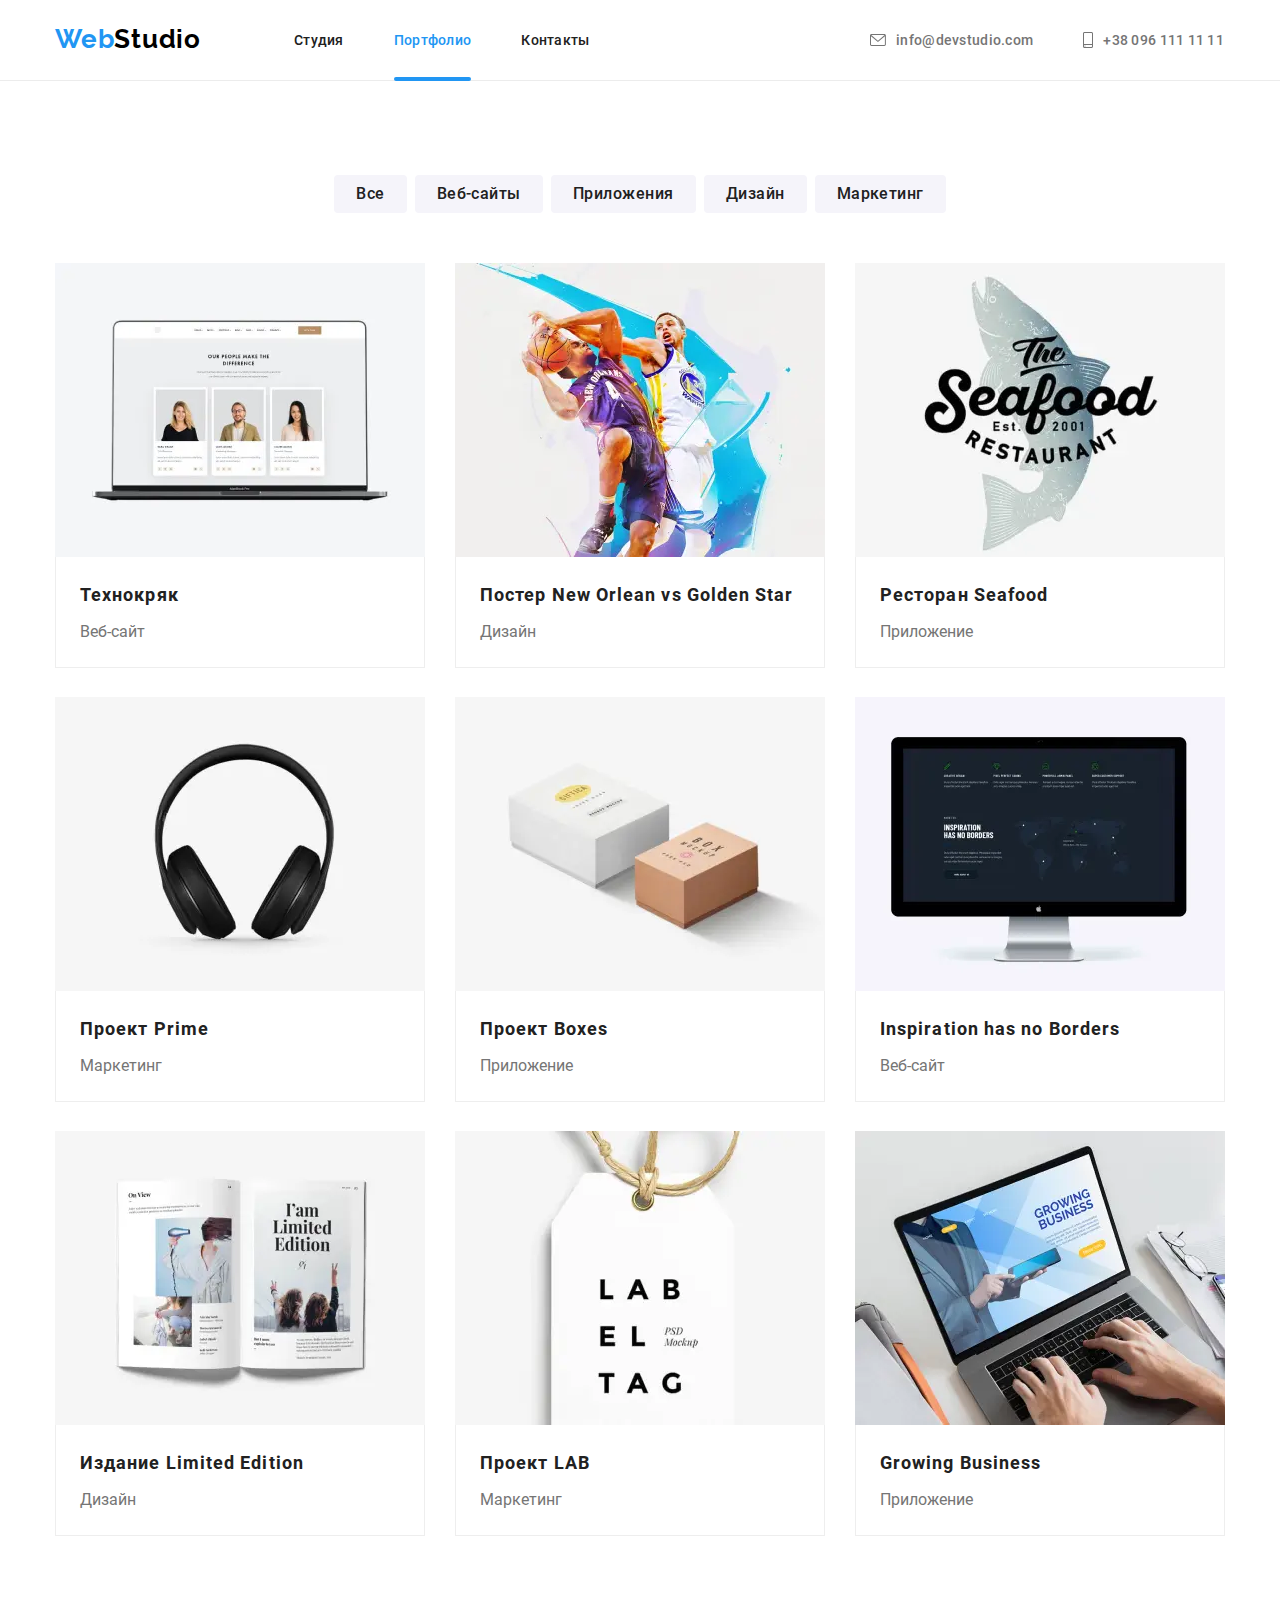
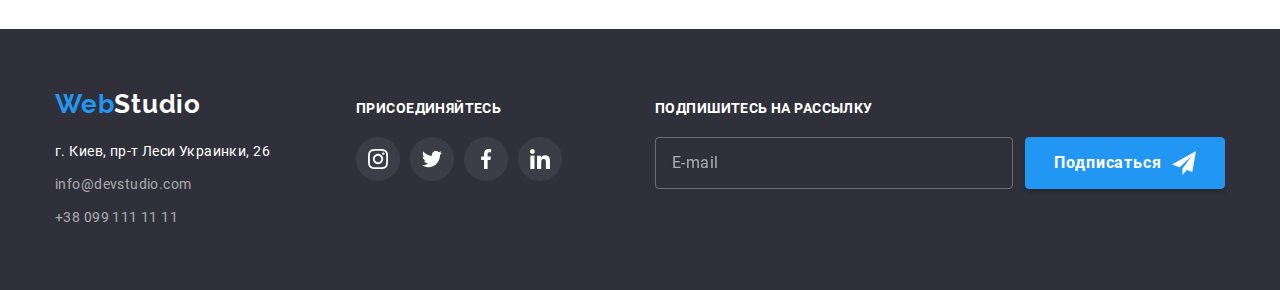
==== commit 536d722b: "hw-08: add adaptive header" ====
--- a/portfolio.html
+++ b/portfolio.html
@@ -11,46 +11,52 @@
     <link rel="stylesheet" href="./css/portfolio.css">
 </head>
 <body>
-    <!--<header class="header">
+    <header class="header">
         <div class="container">
-            <!-- Navigation -->
-            <!--<nav class="nav">
-                <a class="logo__link" href="./index.html">
-                    Web<span class="black">Studio</span>
-                </a>
-
-                <ul class="nav__list">
-                    <li class="nav__item">
-                        <a class="nav__link" href="./index.html">Студия</a>
-                    </li>
-                    <li class="nav__item">
-                        <a class="nav__link active" href="./portfolio.html">Портфолио</a>
-                    </li>
-                    <li class="nav__item">
-                        <a class="nav__link" href="#">Контакты</a>
+    
+            <a class="logo__link" href="./index.html">
+                Web<span class="black">Studio</span>
+            </a>
+            <button type="button" class="menu-btn" aria-expanded="false" aria-controls="menu" data-menu-button>
+                <svg class="menu-btn__icon" width="40px" height="40px" aria-label="Переключатель мобильного меню">
+                    <use class="icon__menu" href="./images/sprite.svg#icon-burger"></use>
+                    <use class="icon__menu-close" href="./images/sprite.svg#icon-burger-close"></use>
+                </svg>
+            </button>
+    
+            <div class="menu" id="menu" data-menu>
+                <nav class="nav">
+                    <ul class="nav__list">
+                        <li class="nav__item">
+                            <a class="nav__link" href="./index.html">Студия</a>
+                        </li>
+                        <li class="nav__item">
+                            <a class="nav__link active" href="./portfolio.html">Портфолио</a>
+                        </li>
+                        <li class="nav__item">
+                            <a class="nav__link" href="#">Контакты</a>
+                        </li>
+                    </ul>
+                </nav>
+                <ul class="contacts">
+                    <li class="contacts__item">
+                        <a class="contacts__link" href="mailto:info@devstudio.com">
+                            <svg class="contacts__icon envelope" width="16" height="12">
+                                <use href="./images/sprite.svg#icon-envelope"></use>
+                            </svg>info@devstudio.com
+                        </a>
+                    </li>
+                    <li class="contacts__item">
+                        <a class="contacts__link" href="tel:+380961111111">
+                            <svg class="contacts__icon smartphone" width="10" height="16">
+                                <use href="./images/sprite.svg#icon-smartphone"></use>
+                            </svg>+38 096 111 11 11
+                        </a>
                     </li>
                 </ul>
-            </nav>
-            <ul class="contacts">
-                <li class="contacts__item">
-                    <a class="contacts__link" href="mailto:info@devstudio.com">
-                        <svg class="contacts__icon" width="16" height="12">
-                            <use href="./images/sprite.svg#icon-envelope"></use>
-                        </svg>
-                        info@devstudio.com
-                    </a>
-                </li>
-                <li class="contacts__item">
-                    <a class="contacts__link" href="tel:+380961111111">
-                        <svg class="contacts__icon" width="10" height="16">
-                            <use href="./images/sprite.svg#icon-smartphone"></use>
-                        </svg>
-                        +38 096 111 11 11
-                    </a>
-                </li>
-            </ul>
+            </div>
         </div>
-    </header>-->
+    </header>
     <main>
         <!-- Portfolio -->
         <section class="portfolio">
@@ -429,5 +435,6 @@
             </form>
         </div>
     </footer>
+    <script src="./js/menu.js"></script>
 </body>
 </html>--- a/css/portfolio.css
+++ b/css/portfolio.css
@@ -88,9 +88,9 @@
   font-family: var(--raleway-font);
   color: var(--accent-text-color);
   font-weight: 700;
-  font-size: 26px;
+  font-size: 24px;
   font-style: normal;
-  line-height: 1.19;
+  line-height: 1.166;
   letter-spacing: 0.03em;
 }
 
@@ -100,6 +100,32 @@
 
 .white {
   color: var(--white-color);
+}
+
+@media screen and (max-width: 767px) {
+  .logo__link {
+    margin-right: 260px;
+  }
+}
+
+@media screen and (min-width: 768px) {
+  .logo__link {
+    padding-top: 26px;
+    padding-bottom: 26px;
+    margin-right: 0px;
+  }
+}
+
+@media screen and (min-width: 1200px) {
+  .logo__link {
+    font-weight: 700;
+    font-size: 26px;
+    font-style: normal;
+    line-height: 1.19;
+    padding-top: 24px;
+    padding-bottom: 25px;
+    margin-right: 93px;
+  }
 }
 
 .hero__btn,
@@ -155,8 +181,67 @@
   fill: var(--accent-text-color);
 }
 
+.menu-btn {
+  display: -webkit-inline-box;
+  display: -ms-inline-flexbox;
+  display: inline-flex;
+  margin: 0;
+  padding: 0;
+  border: none;
+  background-color: transparent;
+  cursor: pointer;
+  fill: var(--primary-text-color);
+}
+
+.menu-btn:hover, .menu-btn:focus {
+  fill: var(--accent-text-color);
+}
+
+.menu-btn .icon__menu-close {
+  display: none;
+}
+
+.menu-btn.is-open .icon__menu-close {
+  display: block;
+}
+
+.menu-btn.is-open .icon__menu-close {
+  display: block;
+}
+
+.menu-btn.is-open .icon__menu {
+  display: none;
+}
+
+@media screen and (min-width: 768px) {
+  .menu-btn {
+    display: none;
+  }
+}
+
+@media screen and (max-width: 767px) {
+  .menu {
+    display: none;
+    position: absolute;
+    top: 100%;
+    right: 0;
+    width: 100%;
+    z-index: 100;
+    -webkit-box-shadow: 0px 4px 8px rgba(0, 0, 0, 0.04), 0px 2px 4px rgba(0, 0, 0, 0.08), 0px 1px 3px rgba(0, 0, 0, 0.16);
+            box-shadow: 0px 4px 8px rgba(0, 0, 0, 0.04), 0px 2px 4px rgba(0, 0, 0, 0.08), 0px 1px 3px rgba(0, 0, 0, 0.16);
+    text-align: center;
+    background-color: var(--white-color);
+  }
+  .menu.is-open {
+    display: block;
+  }
+}
+
 .header {
+  position: relative;
   border-bottom: 1px solid #ececec;
+  padding-top: 16px;
+  padding-bottom: 16px;
 }
 
 .header .container {
@@ -175,6 +260,14 @@
   -webkit-box-align: center;
       -ms-flex-align: center;
           align-items: center;
+}
+
+@media screen and (max-width: 767px) {
+  .nav {
+    -webkit-box-pack: justify;
+        -ms-flex-pack: justify;
+            justify-content: space-between;
+  }
 }
 
 .nav__list {
@@ -187,11 +280,12 @@
   margin-left: 93px;
 }
 
+/*
 .nav__item:not(:last-child),
 .contacts__item:not(:last-child) {
   margin-right: 50px;
 }
-
+*/
 .contacts {
   display: -webkit-box;
   display: -ms-flexbox;
@@ -204,6 +298,35 @@
 
 .nav__link {
   color: var(--primary-text-color);
+  position: relative;
+  font-weight: 500;
+  font-style: normal;
+  line-height: 1.166;
+  letter-spacing: 0.02em;
+  -webkit-transition: color 250ms cubic-bezier(0.4, 0, 0.2, 1);
+  transition: color 250ms cubic-bezier(0.4, 0, 0.2, 1);
+}
+
+@media screen and (max-width: 767px) {
+  .nav__link {
+    font-size: 18px;
+    line-height: 1.166;
+  }
+}
+
+@media screen and (min-width: 768px) {
+  .nav__link {
+    font-size: 14px;
+    line-height: 1.142;
+  }
+}
+
+.nav__link:hover, .nav__link:focus {
+  color: var(--accent-text-color);
+}
+
+.nav__link:not(:last-child) {
+  margin-bottom: 40px;
 }
 
 .active {
@@ -232,25 +355,30 @@
       -ms-flex-align: center;
           align-items: center;
   color: var(--secondary-text-color);
-}
-
-.contacts__link,
-.nav__link {
   position: relative;
-  padding-top: 32px;
-  padding-bottom: 32px;
-  font-size: 14px;
+  font-size: 18px;
   font-weight: 500;
   font-style: normal;
-  line-height: 1.14;
+  line-height: 1.166;
   letter-spacing: 0.02em;
   -webkit-transition: color 250ms cubic-bezier(0.4, 0, 0.2, 1);
   transition: color 250ms cubic-bezier(0.4, 0, 0.2, 1);
 }
 
-.contacts__link:hover, .contacts__link:focus,
-.nav__link:hover,
-.nav__link:focus {
+@media screen and (min-width: 768px) {
+  .contacts__link {
+    font-size: 12px;
+  }
+}
+
+@media screen and (min-width: 1200px) {
+  .contacts__link {
+    font-size: 14px;
+    line-height: 1.142;
+  }
+}
+
+.contacts__link:hover, .contacts__link:focus {
   color: var(--accent-text-color);
 }
 
@@ -258,6 +386,147 @@
   fill: currentColor;
   margin-right: 10px;
   vertical-align: middle;
+}
+
+@media screen and (max-width: 767px) {
+  .nav {
+    display: block;
+    padding: 60px 0;
+  }
+  .nav__list {
+    display: block;
+    margin: 0 auto;
+  }
+  .nav__item:not(:last-child) {
+    margin-bottom: 40px;
+    margin-right: 0;
+  }
+  .contacts {
+    display: block;
+    margin-bottom: 60px;
+  }
+  .contacts__link {
+    -webkit-box-pack: center;
+        -ms-flex-pack: center;
+            justify-content: center;
+  }
+  .contacts__item:not(:last-child) {
+    margin-bottom: 16px;
+  }
+}
+
+@media screen and (min-width: 768px) {
+  .header {
+    padding: 0;
+  }
+  .menu {
+    display: -webkit-box;
+    display: -ms-flexbox;
+    display: flex;
+    -webkit-box-align: center;
+        -ms-flex-align: center;
+            align-items: center;
+  }
+  .contacts {
+    display: block;
+    -webkit-box-pack: start;
+        -ms-flex-pack: start;
+            justify-content: flex-start;
+  }
+  .envelope {
+    width: 14px;
+    height: 10px;
+  }
+  .smartphone {
+    width: 10px;
+    height: 14px;
+  }
+  .nav__list {
+    display: -webkit-box;
+    display: -ms-flexbox;
+    display: flex;
+    margin-top: 0;
+    margin-bottom: 0;
+    padding-left: 0;
+  }
+  .nav__item + .nav__item {
+    margin-left: 50px;
+  }
+  .contacts__link {
+    display: -webkit-box;
+    display: -ms-flexbox;
+    display: flex;
+    -webkit-box-pack: start;
+        -ms-flex-pack: start;
+            justify-content: flex-start;
+  }
+  .nav__link {
+    padding-top: 32px;
+    padding-bottom: 32px;
+  }
+  .nav__link.current::after {
+    content: '';
+    bottom: -1px;
+  }
+}
+
+@media screen and (min-width: 768px) and (max-width: 1199px) {
+  .nav__list {
+    margin-left: 88px;
+    margin-right: 80px;
+  }
+  .contacts__icon {
+    margin-right: 8px;
+  }
+  .contacts__item:not(:last-child) {
+    margin-bottom: 10px;
+  }
+}
+
+@media screen and (min-width: 1200px) {
+  .header {
+    padding: 0;
+  }
+  .nav__list {
+    margin: 0;
+  }
+  .menu {
+    width: 930px;
+    -webkit-box-pack: justify;
+        -ms-flex-pack: justify;
+            justify-content: space-between;
+  }
+  .contacts {
+    display: -webkit-box;
+    display: -ms-flexbox;
+    display: flex;
+    margin-top: 0;
+    margin-bottom: 0;
+    padding-left: 0;
+    margin-left: auto;
+  }
+  .contacts__item + .contacts__item {
+    margin-left: 50px;
+  }
+  .contacts__link {
+    display: -webkit-box;
+    display: -ms-flexbox;
+    display: flex;
+    -webkit-box-align: center;
+        -ms-flex-align: center;
+            align-items: center;
+    padding-top: 32px;
+    padding-bottom: 32px;
+    line-height: 1.142;
+  }
+  .envelope {
+    width: 16px;
+    height: 12px;
+  }
+  .smartphone {
+    width: 10px;
+    height: 16px;
+  }
 }
 
 .footer {
